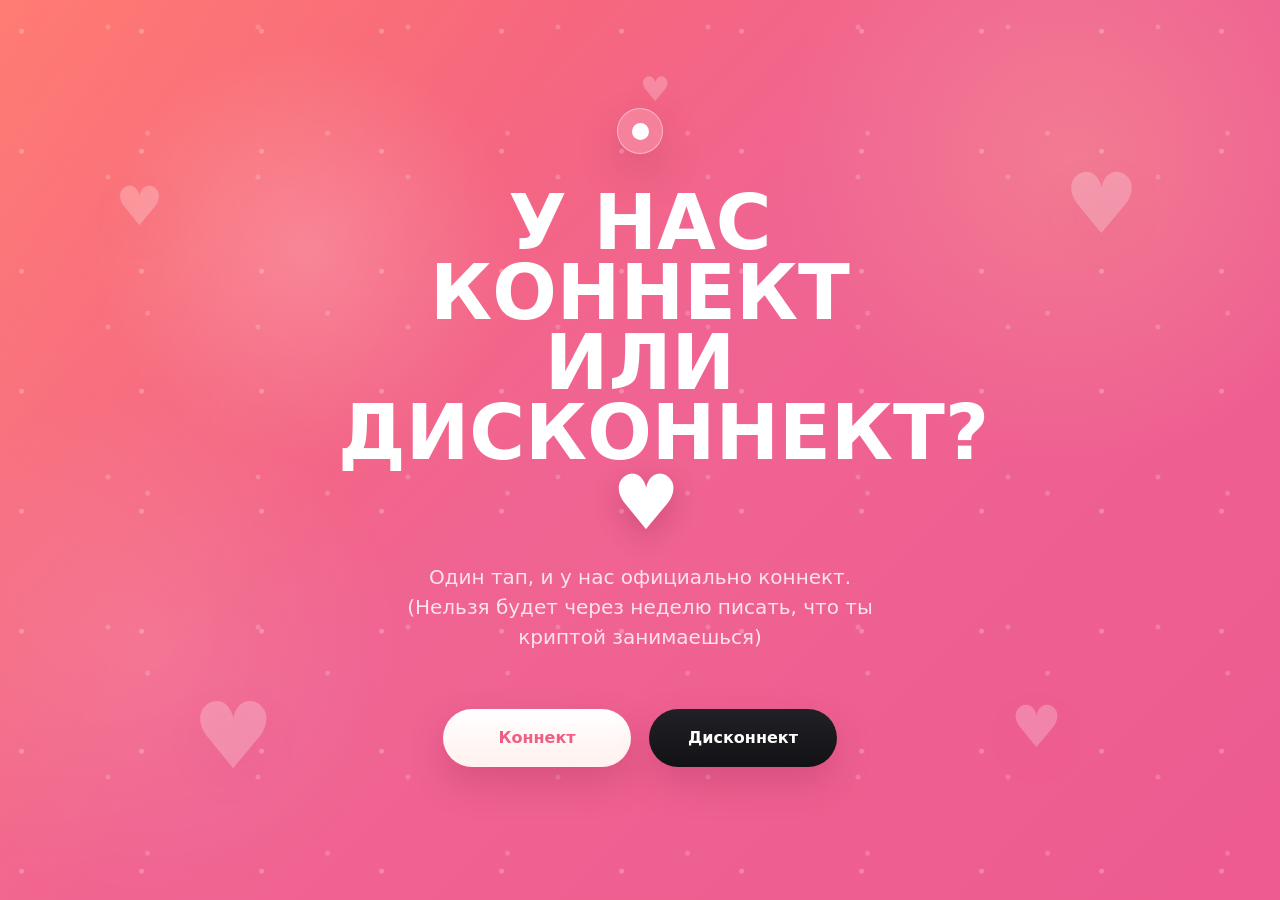
==== index.html @ fe347b6a "12" ====
<!DOCTYPE html>
<html lang="ru">
<head>
  <meta charset="UTF-8" />
  <meta name="viewport" content="width=device-width, initial-scale=1.0" />
  <title>Коннект?</title>
  <style>
    :root {
      color-scheme: dark;
      --coral: #ff6b61;
      --rose: #ed5b90;
      --pink: #f06492;
      --blush: #ffd7dc;
      --cream: #fff8f5;
      --ink: #272126;
      --muted: rgba(255, 255, 255, 0.82);
      --connect: #ffffff;
      --connect-deep: #fff2ef;
      --disconnect: #202026;
      --disconnect-deep: #121216;
      --shadow: rgba(140, 28, 73, 0.22);
    }

    * {
      box-sizing: border-box;
    }

    body {
      min-height: 100vh;
      min-height: 100svh;
      margin: 0;
      display: grid;
      place-items: center;
      overflow: hidden;
      background:
        radial-gradient(circle at 24% 28%, rgba(255, 255, 255, 0.18), transparent 18%),
        radial-gradient(circle at 84% 18%, rgba(255, 220, 150, 0.20), transparent 23%),
        linear-gradient(135deg, var(--coral) 0%, var(--pink) 46%, var(--rose) 100%);
      font-family: Inter, ui-sans-serif, system-ui, -apple-system, BlinkMacSystemFont, "Segoe UI", sans-serif;
      color: var(--cream);
    }

    body::before {
      content: "";
      position: fixed;
      inset: 0;
      pointer-events: none;
      background:
        linear-gradient(120deg, rgba(255, 255, 255, 0.16), transparent 34%),
        radial-gradient(circle at 12% 72%, rgba(255, 255, 255, 0.13), transparent 20%);
      opacity: 0.72;
    }

    body::after {
      content: "";
      position: fixed;
      inset: 0;
      background:
        radial-gradient(circle at 18% 26%, rgba(255, 255, 255, 0.24) 0 2px, transparent 3px),
        radial-gradient(circle at 72% 18%, rgba(255, 255, 255, 0.18) 0 2px, transparent 3px),
        radial-gradient(circle at 82% 74%, rgba(255, 255, 255, 0.18) 0 2px, transparent 3px);
      background-size: 120px 120px, 150px 150px, 180px 180px;
      pointer-events: none;
    }

    .shell {
      width: min(92vw, 720px);
      position: relative;
      z-index: 1;
    }

    .card {
      min-height: min(84vh, 650px);
      display: flex;
      flex-direction: column;
      align-items: center;
      justify-content: center;
      padding: clamp(26px, 6vw, 58px);
      border-radius: 8px;
      text-align: center;
    }

    .status {
      width: 46px;
      height: 46px;
      display: inline-grid;
      place-items: center;
      margin: 0 0 34px;
      border-radius: 50%;
      background: rgba(255, 255, 255, 0.18);
      border: 1px solid rgba(255, 255, 255, 0.42);
      box-shadow: 0 18px 40px rgba(137, 36, 81, 0.22);
    }

    .pulse {
      width: 17px;
      height: 17px;
      border-radius: 999px;
      background: #fff;
      box-shadow: 0 0 0 0 rgba(255, 255, 255, 0.45);
      animation: pulse 1.6s ease-out infinite;
    }

    .copy {
      width: 100%;
      max-width: 620px;
      padding-top: 34px;
      transition: opacity 260ms ease, transform 260ms ease;
    }

    h1 {
      margin: 0;
      max-width: 620px;
      color: #fff;
      font-size: clamp(38px, 7vw, 76px);
      font-weight: 900;
      line-height: 0.92;
      letter-spacing: 0;
      text-transform: uppercase;
      overflow-wrap: normal;
      word-break: keep-all;
    }

    h1 span {
      display: block;
    }

    h1 .heart {
      display: inline-block;
      margin-left: 12px;
      color: #fff;
      text-shadow: 0 10px 28px rgba(112, 22, 54, 0.24);
    }

    p {
      max-width: 500px;
      margin: 24px 0 0;
      margin-inline: auto;
      color: var(--muted);
      font-size: clamp(16px, 2vw, 20px);
      line-height: 1.5;
    }

    .actions {
      position: relative;
      width: min(100%, 430px);
      min-height: 92px;
      margin-top: 42px;
      display: flex;
      align-items: center;
      justify-content: center;
      margin-inline: auto;
    }

    button {
      width: 188px;
      min-height: 58px;
      padding: 0 20px;
      border: 0;
      border-radius: 999px;
      color: var(--ink);
      font: 800 16px/1 Inter, ui-sans-serif, system-ui, sans-serif;
      letter-spacing: 0;
      cursor: pointer;
      transition: transform 180ms ease, box-shadow 180ms ease, filter 180ms ease;
      box-shadow: 0 16px 36px rgba(142, 28, 72, 0.24);
    }

    button:focus-visible {
      outline: 3px solid rgba(255, 255, 255, 0.72);
      outline-offset: 4px;
    }

    .connect {
      position: absolute;
      left: 18px;
      top: 15px;
      background: linear-gradient(180deg, var(--connect), var(--connect-deep));
      color: #ef5e83;
    }

    .connect:hover {
      transform: translateY(-3px) scale(1.03);
      filter: saturate(1.08);
      box-shadow: 0 20px 42px rgba(255, 255, 255, 0.24);
    }

    .disconnect {
      position: absolute;
      left: 224px;
      top: 15px;
      background: linear-gradient(180deg, var(--disconnect), var(--disconnect-deep));
      color: #fff;
      pointer-events: none;
      transition:
        left 520ms cubic-bezier(0.22, 1, 0.36, 1),
        top 520ms cubic-bezier(0.22, 1, 0.36, 1),
        transform 520ms cubic-bezier(0.22, 1, 0.36, 1),
        opacity 260ms ease;
      will-change: transform, left, top;
    }

    .result {
      min-height: 28px;
      margin-top: 12px;
      color: #fff;
      font-size: 18px;
      font-weight: 800;
      text-align: center;
      opacity: 0;
      transform: translateY(8px);
      transition: opacity 220ms ease, transform 220ms ease;
    }

    .result.show {
      opacity: 1;
      transform: translateY(0);
    }

    .success {
      display: none;
      width: 100%;
      max-width: 640px;
      padding-top: 34px;
      text-align: center;
      opacity: 0;
      transform: translateY(14px) scale(0.98);
    }

    .success-illustration {
      position: relative;
      width: clamp(170px, 30vw, 250px);
      height: clamp(170px, 30vw, 250px);
      margin: 0 auto 30px;
      border-radius: 50%;
      background:
        radial-gradient(circle at 50% 50%, rgba(255, 255, 255, 0.26) 0 38%, transparent 39%),
        linear-gradient(145deg, rgba(255, 255, 255, 0.28), rgba(255, 255, 255, 0.08));
      border: 1px solid rgba(255, 255, 255, 0.38);
      box-shadow: 0 30px 70px rgba(132, 24, 70, 0.24);
      animation: successPop 520ms cubic-bezier(0.22, 1, 0.36, 1) both;
    }

    .success-illustration::before,
    .success-illustration::after {
      content: "";
      position: absolute;
      border-radius: 999px;
    }

    .success-illustration::before {
      left: 50%;
      top: 50%;
      width: 128px;
      height: 128px;
      transform: translate(-50%, -50%);
      background: rgba(255, 255, 255, 0.88);
      box-shadow: 0 18px 44px rgba(151, 35, 82, 0.18);
    }

    .success-illustration::after {
      left: 50%;
      top: 53%;
      width: 64px;
      height: 34px;
      border-left: 8px solid #fff;
      border-bottom: 8px solid #fff;
      border-radius: 0;
      transform: translate(-50%, -50%) rotate(-45deg);
      z-index: 3;
    }

    .success-heart {
      position: absolute;
      left: 50%;
      top: 50%;
      z-index: 2;
      transform: translate(-50%, -47%);
      color: #f25583;
      font-size: clamp(96px, 15vw, 138px);
      line-height: 1;
      text-shadow: 0 12px 26px rgba(153, 34, 80, 0.18);
      animation: heartbeat 1.6s ease-in-out infinite;
    }

    .success-spark {
      position: absolute;
      z-index: 4;
      width: 12px;
      height: 12px;
      border-radius: 50%;
      background: #fff;
      box-shadow:
        0 0 0 8px rgba(255, 255, 255, 0.16),
        0 0 24px rgba(255, 255, 255, 0.64);
      animation: sparkle 2.2s ease-in-out infinite;
    }

    .success-spark.one {
      left: 22%;
      top: 30%;
    }

    .success-spark.two {
      right: 20%;
      bottom: 28%;
      animation-delay: -0.8s;
    }

    .success h2 {
      margin: 0;
      color: #fff;
      font-size: clamp(36px, 6vw, 70px);
      font-weight: 900;
      line-height: 0.96;
      letter-spacing: 0;
      text-transform: uppercase;
    }

    .success p {
      max-width: 540px;
      margin-top: 22px;
      color: rgba(255, 255, 255, 0.88);
    }

    .connected .copy {
      display: none;
    }

    .connected .success {
      display: block;
      opacity: 1;
      transform: translateY(0) scale(1);
    }

    @keyframes pulse {
      100% {
        box-shadow: 0 0 0 22px rgba(255, 255, 255, 0);
      }
    }

    .hearts {
      position: fixed;
      inset: 0;
      overflow: hidden;
      pointer-events: none;
      z-index: 0;
    }

    .hearts span {
      position: absolute;
      color: rgba(255, 255, 255, 0.24);
      font-weight: 900;
      line-height: 1;
      filter: drop-shadow(0 16px 24px rgba(135, 28, 72, 0.14));
      animation: floatHeart 8s ease-in-out infinite;
    }

    .hearts span:nth-child(1) {
      left: 9%;
      top: 20%;
      font-size: 54px;
    }

    .hearts span:nth-child(2) {
      right: 11%;
      top: 18%;
      font-size: 84px;
      animation-delay: -2s;
    }

    .hearts span:nth-child(3) {
      left: 15%;
      bottom: 13%;
      font-size: 92px;
      animation-delay: -4s;
    }

    .hearts span:nth-child(4) {
      right: 17%;
      bottom: 16%;
      font-size: 58px;
      animation-delay: -1s;
    }

    .hearts span:nth-child(5) {
      left: 50%;
      top: 8%;
      font-size: 34px;
      animation-delay: -5s;
    }

    @keyframes floatHeart {
      0%, 100% {
        transform: translate3d(0, 0, 0) rotate(-8deg);
      }

      50% {
        transform: translate3d(0, -18px, 0) rotate(8deg);
      }
    }

    @keyframes heartbeat {
      0%, 100% {
        transform: translate(-50%, -48%) scale(1);
      }

      35% {
        transform: translate(-50%, -48%) scale(1.08);
      }

      55% {
        transform: translate(-50%, -48%) scale(0.98);
      }
    }

    @keyframes successPop {
      0% {
        transform: translateY(12px) scale(0.9);
        opacity: 0;
      }

      100% {
        transform: translateY(0) scale(1);
        opacity: 1;
      }
    }

    @keyframes sparkle {
      0%, 100% {
        transform: scale(0.82);
        opacity: 0.62;
      }

      50% {
        transform: scale(1.18);
        opacity: 1;
      }
    }

    @media (max-width: 560px) {
      body {
        overflow: auto;
        place-items: start center;
      }

      body::after {
        background-size: 86px 86px, 112px 112px, 140px 140px;
      }

      .shell {
        width: min(100%, 430px);
      }

      .card {
        min-height: 100vh;
        min-height: 100svh;
        justify-content: center;
        padding: 44px 22px 34px;
      }

      .status {
        width: 42px;
        height: 42px;
        margin-bottom: 24px;
      }

      .pulse {
        width: 15px;
        height: 15px;
      }

      .copy {
        max-width: 360px;
        padding-top: 0;
      }

      h1 {
        max-width: 360px;
        font-size: clamp(32px, 10.5vw, 48px);
        line-height: 0.95;
      }

      h1 .heart {
        display: block;
        margin: 12px 0 0;
        font-size: 0.86em;
      }

      p {
        max-width: 320px;
        margin-top: 20px;
        font-size: 16px;
        line-height: 1.45;
      }

      .actions {
        min-height: 152px;
        width: min(100%, 320px);
        margin-top: 30px;
      }

      button {
        width: min(100%, 260px);
        min-height: 56px;
        font-size: 15px;
      }

      .connect {
        left: 50%;
        top: 8px;
        transform: translateX(-50%);
      }

      .connect:hover {
        transform: translateX(-50%) translateY(-3px) scale(1.03);
      }

      .disconnect {
        left: 50%;
        top: 100px;
        transform: translateX(-50%);
      }

      .result {
        margin-top: 4px;
        font-size: 16px;
      }

      .success {
        max-width: 360px;
        padding-top: 0;
      }

      .success-illustration {
        width: 162px;
        height: 162px;
        margin-bottom: 24px;
      }

      .success-heart {
        font-size: 88px;
      }

      .success h2 {
        font-size: clamp(34px, 11vw, 48px);
        line-height: 1;
      }

      .success p {
        max-width: 330px;
        margin-top: 18px;
        font-size: 16px;
      }

      .hearts span:nth-child(1) {
        left: 5%;
        top: 18%;
        font-size: 34px;
      }

      .hearts span:nth-child(2) {
        right: 4%;
        top: 13%;
        font-size: 48px;
      }

      .hearts span:nth-child(3) {
        left: 2%;
        bottom: 9%;
        font-size: 54px;
      }

      .hearts span:nth-child(4) {
        right: 7%;
        bottom: 10%;
        font-size: 36px;
      }

      .hearts span:nth-child(5) {
        display: none;
      }
    }

    @media (max-width: 380px) {
      .card {
        padding-inline: 18px;
      }

      h1 {
        font-size: clamp(28px, 9.8vw, 36px);
      }

      p,
      .success p {
        font-size: 15px;
      }

      .actions {
        width: min(100%, 288px);
      }

      button {
        width: 238px;
      }

      .success-illustration {
        width: 140px;
        height: 140px;
      }

      .success-heart {
        font-size: 76px;
      }
    }

    @media (min-width: 561px) and (max-width: 860px) {
      body {
        overflow: auto;
      }

      .card {
        min-height: 100vh;
        min-height: 100svh;
        padding-top: 90px;
      }
    }
  </style>
</head>
<body>
  <div class="hearts" aria-hidden="true">
    <span>♥</span>
    <span>♥</span>
    <span>♥</span>
    <span>♥</span>
    <span>♥</span>
  </div>

  <main class="shell">
    <section class="card" aria-labelledby="question">
      <div class="copy">
        <div class="status" aria-hidden="true">
          <span class="pulse"></span>
        </div>

        <h1 id="question">
          <span>У нас</span>
          <span>коннект</span>
          <span>или</span>
          <span>дисконнект?</span>
          <span class="heart">♥</span>
        </h1>
        <p>Один тап, и у нас официально коннект.<br>(Нельзя будет через неделю писать, что ты криптой занимаешься)</p>

        <div class="actions" id="playground">
          <button class="connect" id="connectBtn" type="button">Коннект</button>
          <button class="disconnect" id="disconnectBtn" type="button">Дисконнект</button>
        </div>

        <div class="result" id="result" role="status" aria-live="polite"></div>
      </div>

      <div class="success" id="successView" aria-live="polite">
        <div class="success-illustration" aria-hidden="true">
          <span class="success-heart">♥</span>
          <span class="success-spark one"></span>
          <span class="success-spark two"></span>
        </div>
        <h2>Ура, коннект установлен!</h2>
        <p>У нас реально коннект!! С этого момента все женихи из Архипо-Осиповки автоматически в игнор.</p>
      </div>

    </section>
  </main>

  <script>
    const playground = document.querySelector("#playground");
    const disconnectBtn = document.querySelector("#disconnectBtn");
    const connectBtn = document.querySelector("#connectBtn");
    const result = document.querySelector("#result");
    let lastMoveAt = 0;
    let cursor = { x: 0, y: 0 };
    let cursorIsInsidePlayground = false;

    function rectanglesOverlap(a, b, gap = 14) {
      return !(
        a.left + a.width + gap < b.left ||
        b.left + b.width + gap < a.left ||
        a.top + a.height + gap < b.top ||
        b.top + b.height + gap < a.top
      );
    }

    function moveDisconnectButton(force = false) {
      const now = Date.now();

      if (!force && now - lastMoveAt < 120) {
        return;
      }

      lastMoveAt = now;

      const area = playground.getBoundingClientRect();
      const button = disconnectBtn.getBoundingClientRect();
      const padding = 10;
      const maxLeft = Math.max(padding, area.width - button.width - padding);
      const connect = connectBtn.getBoundingClientRect();
      const connectBox = {
        left: connect.left - area.left,
        top: connect.top - area.top,
        width: connect.width,
        height: connect.height
      };
      const lowerRowTop = connectBox.top + connectBox.height + 18;
      const useLowerRow = area.height >= button.height * 2 + 34;
      const minTop = useLowerRow ? Math.min(lowerRowTop, area.height - button.height - padding) : padding;
      const maxTop = Math.max(minTop, area.height - button.height - padding);
      const candidates = Array.from({ length: 18 }, () => {
        const left = Math.random() * maxLeft;
        const top = minTop + Math.random() * Math.max(1, maxTop - minTop);
        const box = { left, top, width: button.width, height: button.height };
        const centerX = left + button.width / 2;
        const centerY = top + button.height / 2;
        const distance = Math.hypot(centerX - cursor.x, centerY - cursor.y);
        const overlapsConnect = rectanglesOverlap(box, connectBox);
        const cursorInside =
          cursor.x >= left - 22 &&
          cursor.x <= left + button.width + 22 &&
          cursor.y >= top - 22 &&
          cursor.y <= top + button.height + 22;

        return {
          left,
          top,
          score: distance - (overlapsConnect ? 1000 : 0) - (cursorInside ? 1000 : 0)
        };
      });
      const safest = candidates.sort((a, b) => b.score - a.score)[0];

      disconnectBtn.style.left = `${safest.left}px`;
      disconnectBtn.style.top = `${safest.top}px`;
      disconnectBtn.style.transform = `rotate(${Math.random() * 14 - 7}deg)`;
    }

    function keepAwayFromCursor(event) {
      const area = playground.getBoundingClientRect();
      const button = disconnectBtn.getBoundingClientRect();
      cursorIsInsidePlayground = true;
      cursor = {
        x: event.clientX - area.left,
        y: event.clientY - area.top
      };

      const buttonCenterX = button.left - area.left + button.width / 2;
      const buttonCenterY = button.top - area.top + button.height / 2;
      const distance = Math.hypot(cursor.x - buttonCenterX, cursor.y - buttonCenterY);
      const cursorIsOnButton =
        event.clientX >= button.left &&
        event.clientX <= button.right &&
        event.clientY >= button.top &&
        event.clientY <= button.bottom;

      if (cursorIsOnButton || distance < 120) {
        moveDisconnectButton(cursorIsOnButton);
      }
    }

    playground.addEventListener("pointermove", keepAwayFromCursor);
    playground.addEventListener("pointerleave", () => {
      cursorIsInsidePlayground = false;
    });
    playground.addEventListener("touchstart", (event) => {
      if (connectBtn.contains(event.target)) {
        return;
      }

      const touch = event.touches[0];
      const area = playground.getBoundingClientRect();
      const button = disconnectBtn.getBoundingClientRect();
      cursor = {
        x: touch.clientX - area.left,
        y: touch.clientY - area.top
      };

      const buttonCenterX = button.left - area.left + button.width / 2;
      const buttonCenterY = button.top - area.top + button.height / 2;
      const distance = Math.hypot(cursor.x - buttonCenterX, cursor.y - buttonCenterY);

      if (distance < 120) {
        event.preventDefault();
        moveDisconnectButton(true);
      }
    });

    setInterval(() => {
      if (!cursorIsInsidePlayground) {
        return;
      }

      const area = playground.getBoundingClientRect();
      const button = disconnectBtn.getBoundingClientRect();
      const currentBox = {
        left: button.left - area.left,
        top: button.top - area.top,
        right: button.right - area.left,
        bottom: button.bottom - area.top
      };

      const cursorIsOnButton =
        cursor.x >= currentBox.left - 8 &&
        cursor.x <= currentBox.right + 8 &&
        cursor.y >= currentBox.top - 8 &&
        cursor.y <= currentBox.bottom + 8;

      if (cursorIsOnButton) {
        moveDisconnectButton(true);
      }
    }, 90);

    disconnectBtn.addEventListener("click", (event) => {
      event.preventDefault();
      moveDisconnectButton(true);
    });

    connectBtn.addEventListener("click", () => {
      document.querySelector(".card").classList.add("connected");
    });
  </script>
</body>
</html>
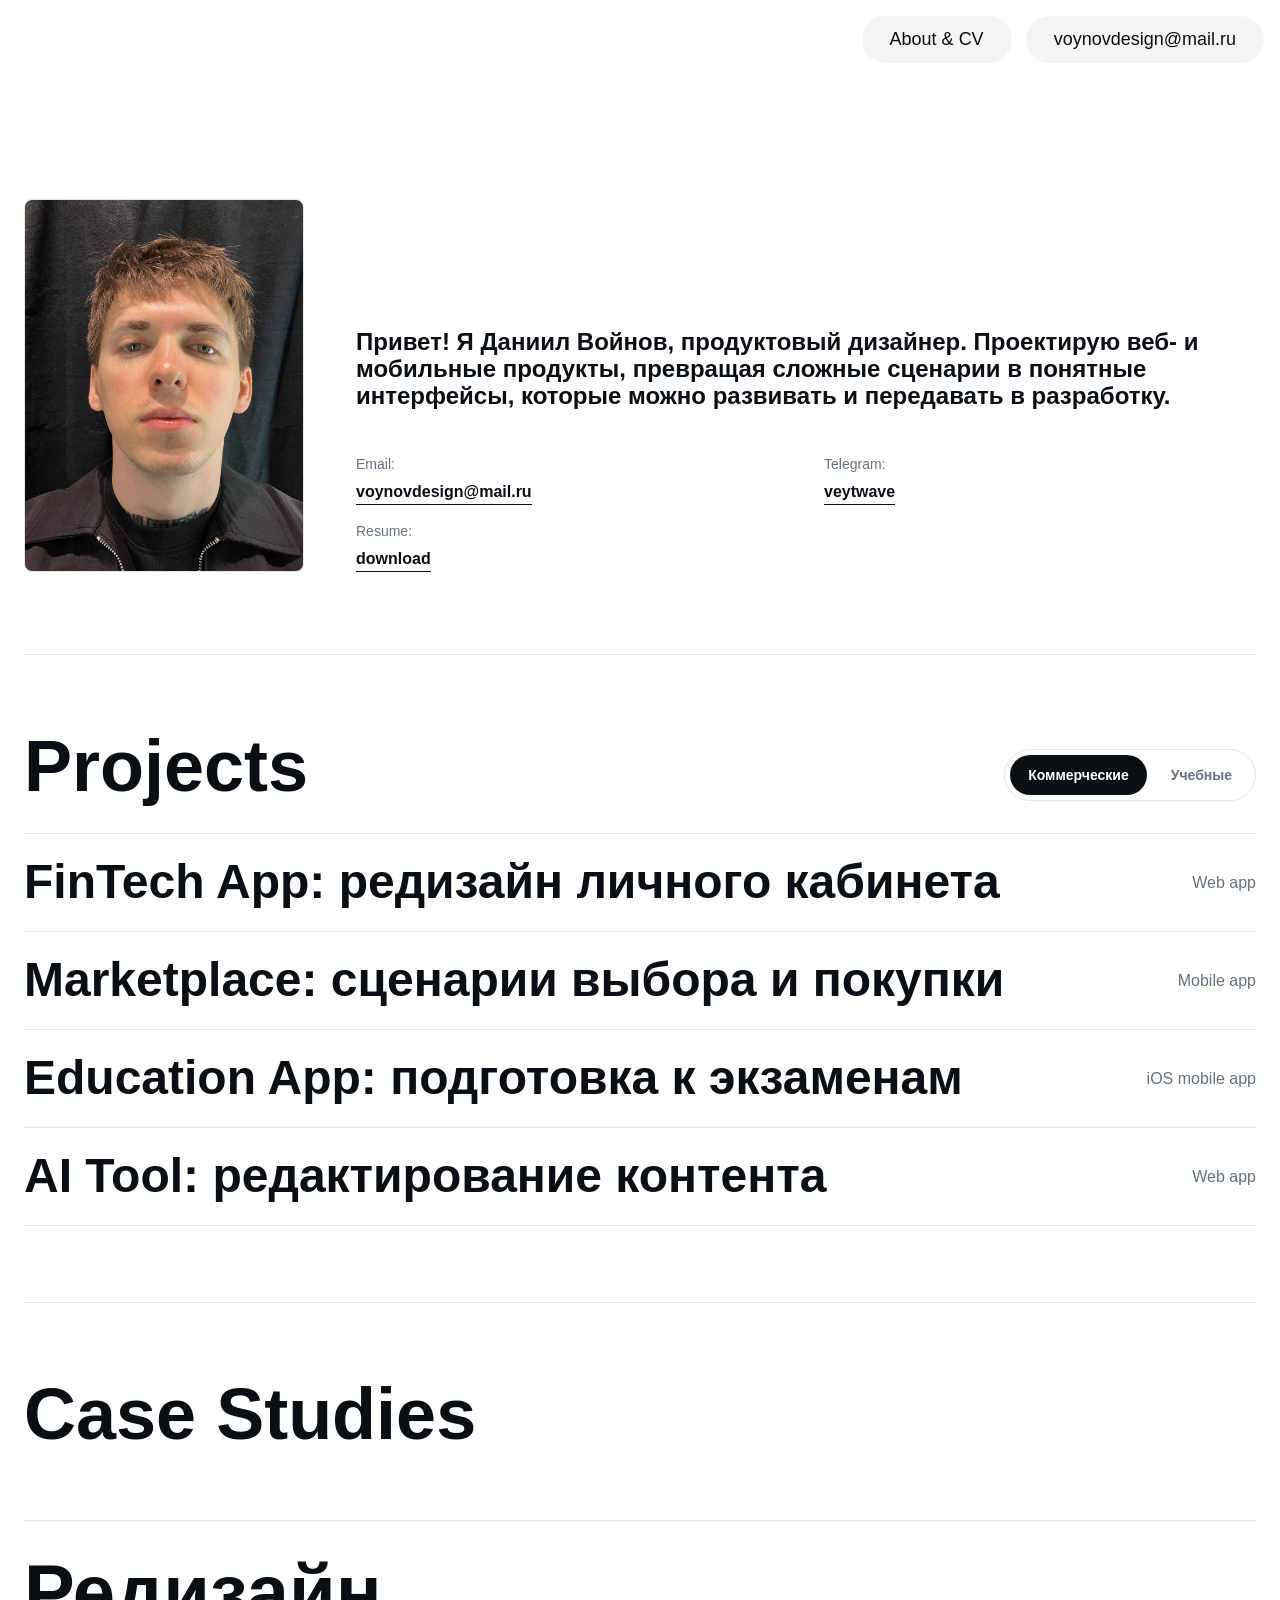
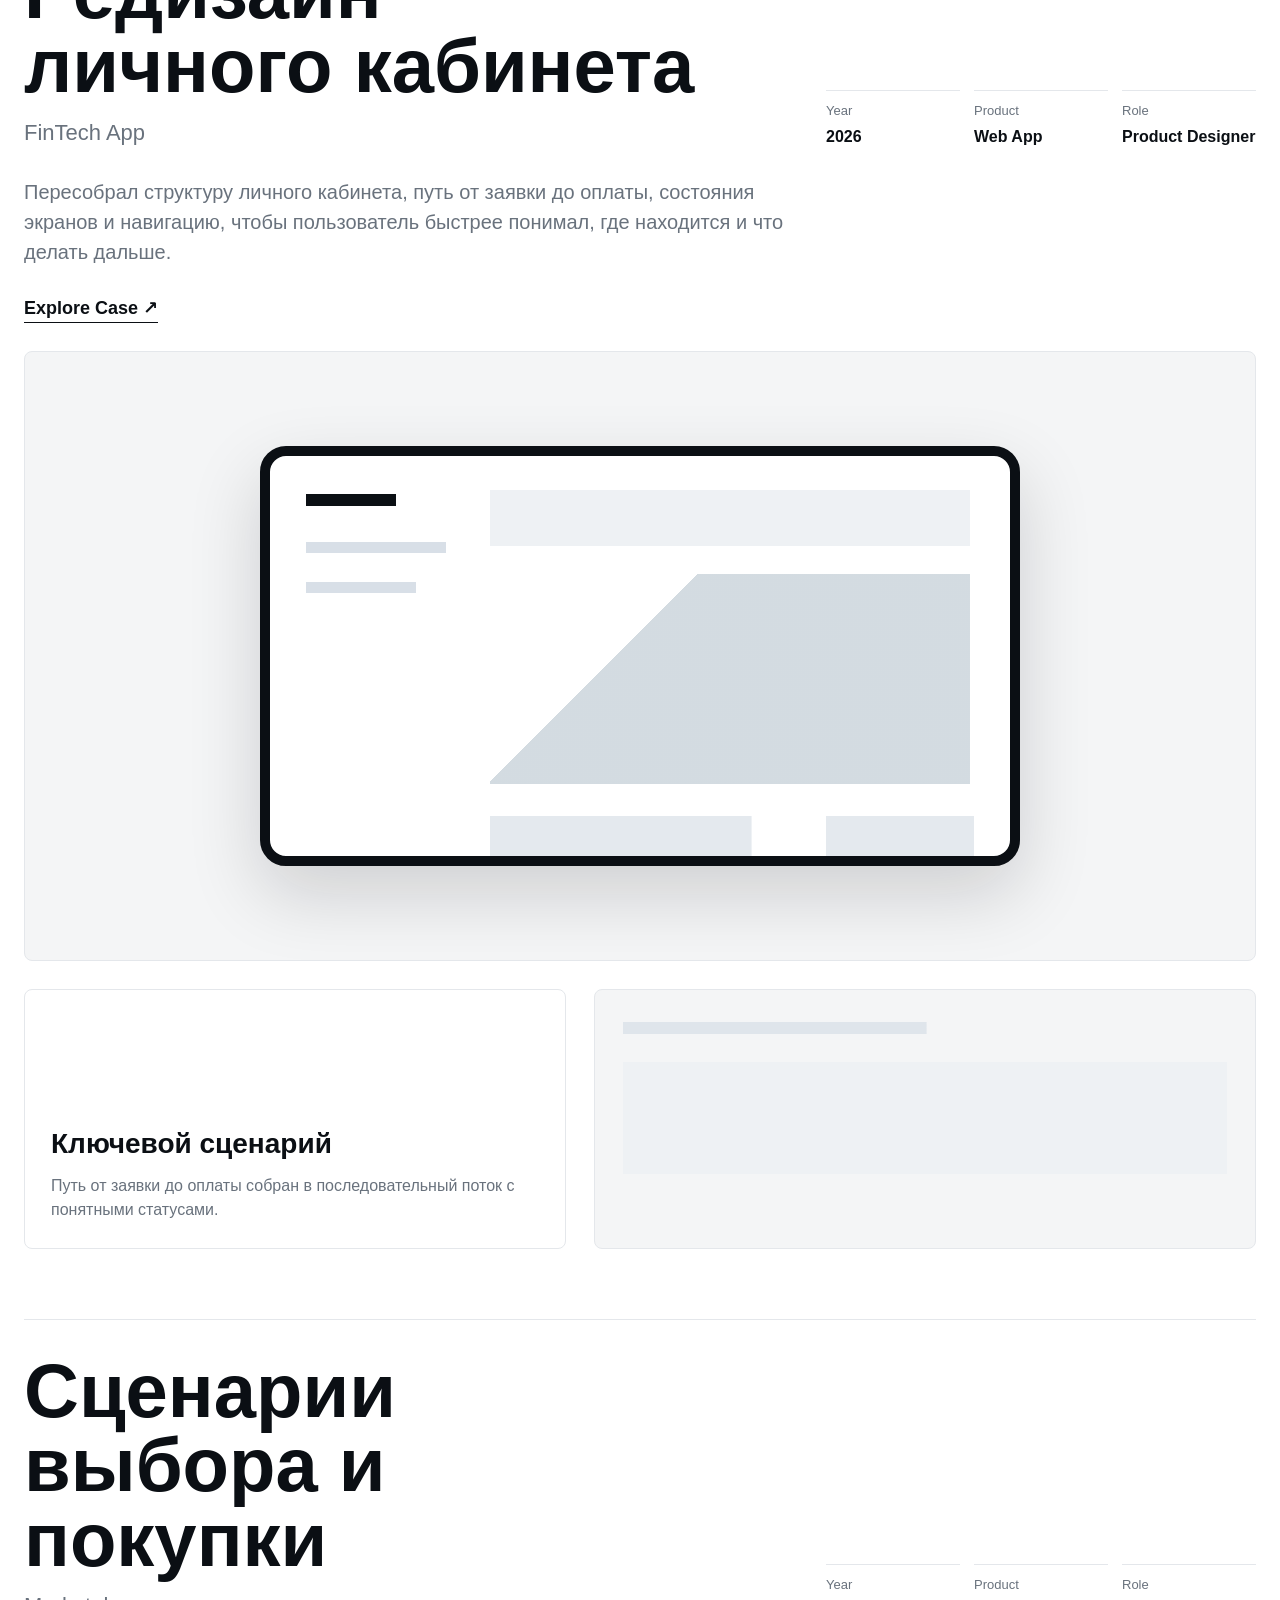
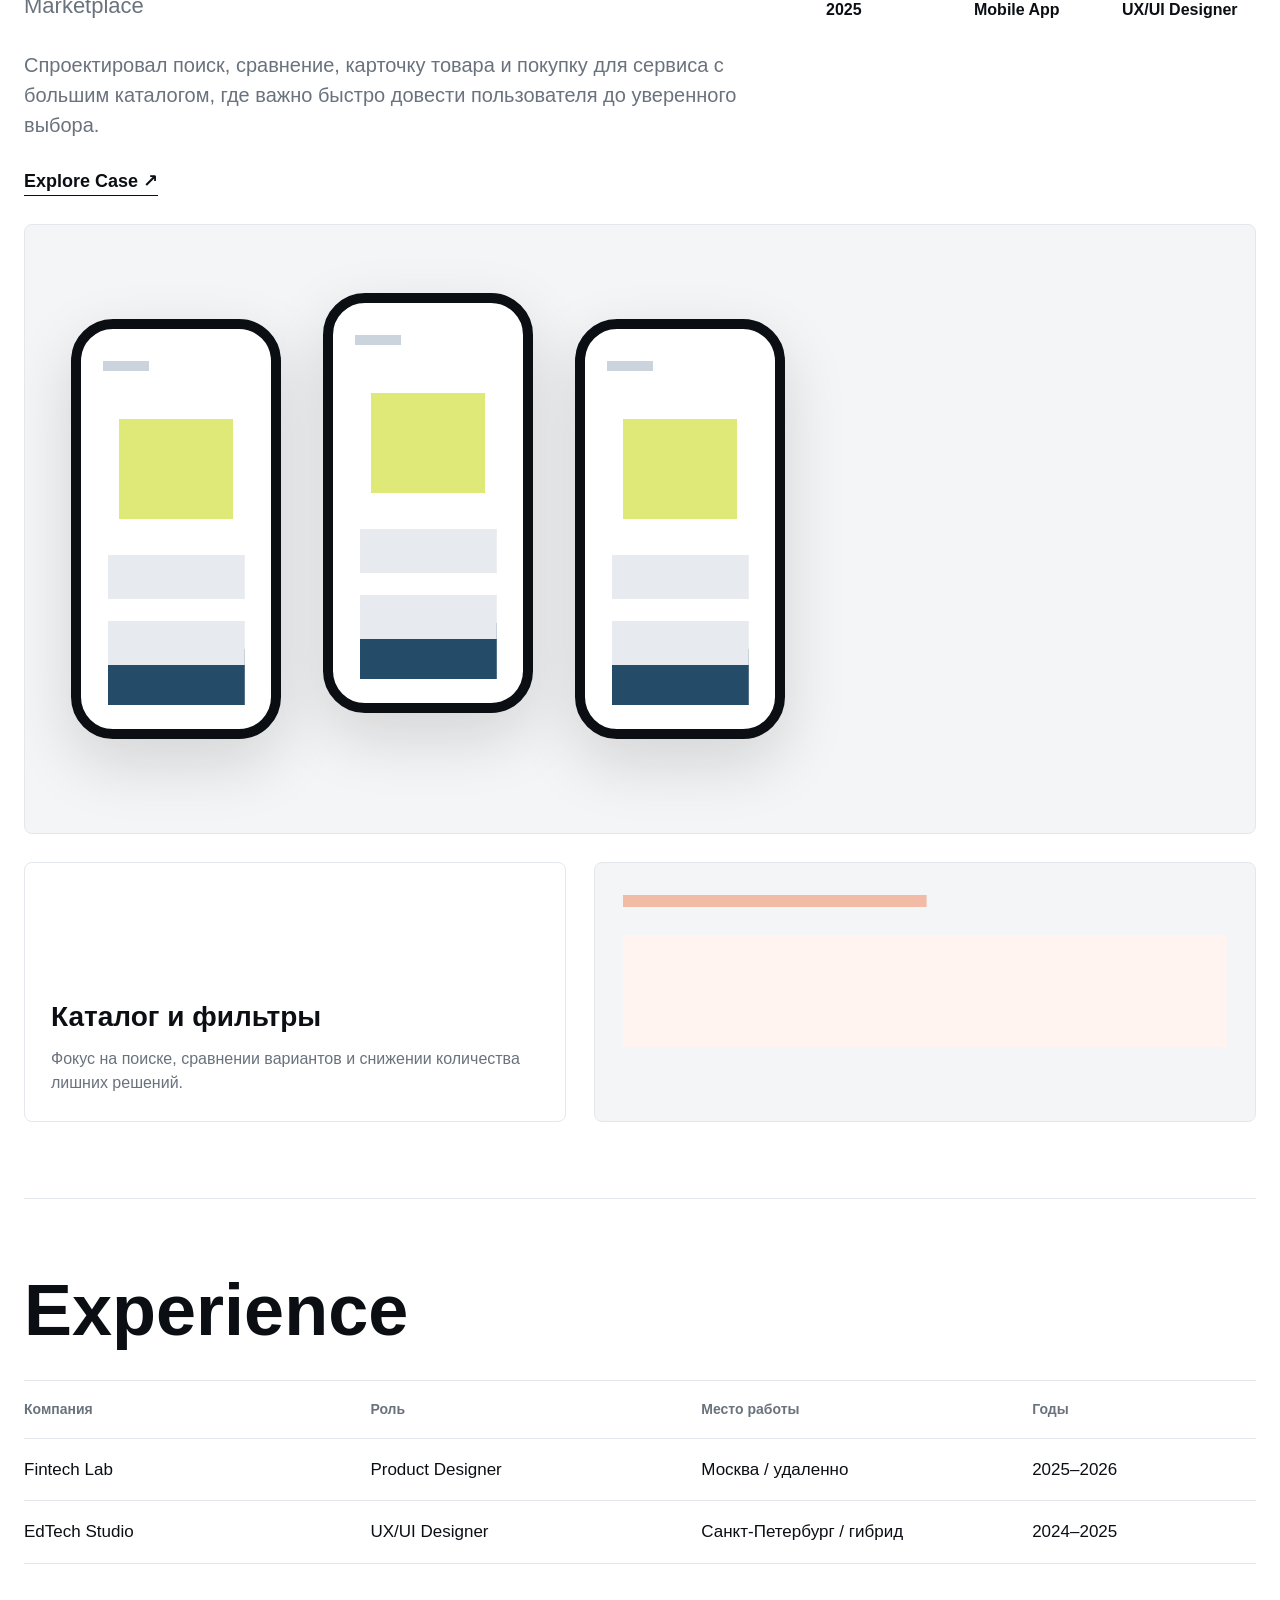
==== commit bfd1724a: "Add files via upload" ====
--- a/index.html
+++ b/index.html
@@ -1,830 +1,275 @@
-<!DOCTYPE html>
-<html lang="ru">
-<head>
-  <meta charset="UTF-8" />
-  <meta name="viewport" content="width=device-width, initial-scale=1.0" />
-  <title>Коннект?</title>
-  <style>
-    :root {
-      color-scheme: dark;
-      --coral: #ff6b61;
-      --rose: #ed5b90;
-      --pink: #f06492;
-      --blush: #ffd7dc;
-      --cream: #fff8f5;
-      --ink: #272126;
-      --muted: rgba(255, 255, 255, 0.82);
-      --connect: #ffffff;
-      --connect-deep: #fff2ef;
-      --disconnect: #202026;
-      --disconnect-deep: #121216;
-      --shadow: rgba(140, 28, 73, 0.22);
-    }
-
-    * {
-      box-sizing: border-box;
-    }
-
-    body {
-      min-height: 100vh;
-      min-height: 100svh;
-      margin: 0;
-      display: grid;
-      place-items: center;
-      overflow: hidden;
-      background:
-        radial-gradient(circle at 24% 28%, rgba(255, 255, 255, 0.18), transparent 18%),
-        radial-gradient(circle at 84% 18%, rgba(255, 220, 150, 0.20), transparent 23%),
-        linear-gradient(135deg, var(--coral) 0%, var(--pink) 46%, var(--rose) 100%);
-      font-family: Inter, ui-sans-serif, system-ui, -apple-system, BlinkMacSystemFont, "Segoe UI", sans-serif;
-      color: var(--cream);
-    }
-
-    body::before {
-      content: "";
-      position: fixed;
-      inset: 0;
-      pointer-events: none;
-      background:
-        linear-gradient(120deg, rgba(255, 255, 255, 0.16), transparent 34%),
-        radial-gradient(circle at 12% 72%, rgba(255, 255, 255, 0.13), transparent 20%);
-      opacity: 0.72;
-    }
-
-    body::after {
-      content: "";
-      position: fixed;
-      inset: 0;
-      background:
-        radial-gradient(circle at 18% 26%, rgba(255, 255, 255, 0.24) 0 2px, transparent 3px),
-        radial-gradient(circle at 72% 18%, rgba(255, 255, 255, 0.18) 0 2px, transparent 3px),
-        radial-gradient(circle at 82% 74%, rgba(255, 255, 255, 0.18) 0 2px, transparent 3px);
-      background-size: 120px 120px, 150px 150px, 180px 180px;
-      pointer-events: none;
-    }
-
-    .shell {
-      width: min(92vw, 720px);
-      position: relative;
-      z-index: 1;
-    }
-
-    .card {
-      min-height: min(84vh, 650px);
-      display: flex;
-      flex-direction: column;
-      align-items: center;
-      justify-content: center;
-      padding: clamp(26px, 6vw, 58px);
-      border-radius: 8px;
-      text-align: center;
-    }
-
-    .status {
-      width: 46px;
-      height: 46px;
-      display: inline-grid;
-      place-items: center;
-      margin: 0 0 34px;
-      border-radius: 50%;
-      background: rgba(255, 255, 255, 0.18);
-      border: 1px solid rgba(255, 255, 255, 0.42);
-      box-shadow: 0 18px 40px rgba(137, 36, 81, 0.22);
-    }
-
-    .pulse {
-      width: 17px;
-      height: 17px;
-      border-radius: 999px;
-      background: #fff;
-      box-shadow: 0 0 0 0 rgba(255, 255, 255, 0.45);
-      animation: pulse 1.6s ease-out infinite;
-    }
-
-    .copy {
-      width: 100%;
-      max-width: 620px;
-      padding-top: 34px;
-      transition: opacity 260ms ease, transform 260ms ease;
-    }
-
-    h1 {
-      margin: 0;
-      max-width: 620px;
-      color: #fff;
-      font-size: clamp(38px, 7vw, 76px);
-      font-weight: 900;
-      line-height: 0.92;
-      letter-spacing: 0;
-      text-transform: uppercase;
-      overflow-wrap: normal;
-      word-break: keep-all;
-    }
-
-    h1 span {
-      display: block;
-    }
-
-    h1 .heart {
-      display: inline-block;
-      margin-left: 12px;
-      color: #fff;
-      text-shadow: 0 10px 28px rgba(112, 22, 54, 0.24);
-    }
-
-    p {
-      max-width: 500px;
-      margin: 24px 0 0;
-      margin-inline: auto;
-      color: var(--muted);
-      font-size: clamp(16px, 2vw, 20px);
-      line-height: 1.5;
-    }
-
-    .actions {
-      position: relative;
-      width: min(100%, 430px);
-      min-height: 92px;
-      margin-top: 42px;
-      display: flex;
-      align-items: center;
-      justify-content: center;
-      margin-inline: auto;
-    }
-
-    button {
-      width: 188px;
-      min-height: 58px;
-      padding: 0 20px;
-      border: 0;
-      border-radius: 999px;
-      color: var(--ink);
-      font: 800 16px/1 Inter, ui-sans-serif, system-ui, sans-serif;
-      letter-spacing: 0;
-      cursor: pointer;
-      transition: transform 180ms ease, box-shadow 180ms ease, filter 180ms ease;
-      box-shadow: 0 16px 36px rgba(142, 28, 72, 0.24);
-    }
-
-    button:focus-visible {
-      outline: 3px solid rgba(255, 255, 255, 0.72);
-      outline-offset: 4px;
-    }
-
-    .connect {
-      position: absolute;
-      left: 18px;
-      top: 15px;
-      background: linear-gradient(180deg, var(--connect), var(--connect-deep));
-      color: #ef5e83;
-    }
-
-    .connect:hover {
-      transform: translateY(-3px) scale(1.03);
-      filter: saturate(1.08);
-      box-shadow: 0 20px 42px rgba(255, 255, 255, 0.24);
-    }
-
-    .disconnect {
-      position: absolute;
-      left: 224px;
-      top: 15px;
-      background: linear-gradient(180deg, var(--disconnect), var(--disconnect-deep));
-      color: #fff;
-      pointer-events: none;
-      transition:
-        left 520ms cubic-bezier(0.22, 1, 0.36, 1),
-        top 520ms cubic-bezier(0.22, 1, 0.36, 1),
-        transform 520ms cubic-bezier(0.22, 1, 0.36, 1),
-        opacity 260ms ease;
-      will-change: transform, left, top;
-    }
-
-    .result {
-      min-height: 28px;
-      margin-top: 12px;
-      color: #fff;
-      font-size: 18px;
-      font-weight: 800;
-      text-align: center;
-      opacity: 0;
-      transform: translateY(8px);
-      transition: opacity 220ms ease, transform 220ms ease;
-    }
-
-    .result.show {
-      opacity: 1;
-      transform: translateY(0);
-    }
-
-    .success {
-      display: none;
-      width: 100%;
-      max-width: 640px;
-      padding-top: 34px;
-      text-align: center;
-      opacity: 0;
-      transform: translateY(14px) scale(0.98);
-    }
-
-    .success-illustration {
-      position: relative;
-      width: clamp(170px, 30vw, 250px);
-      height: clamp(170px, 30vw, 250px);
-      margin: 0 auto 30px;
-      border-radius: 50%;
-      background:
-        radial-gradient(circle at 50% 50%, rgba(255, 255, 255, 0.26) 0 38%, transparent 39%),
-        linear-gradient(145deg, rgba(255, 255, 255, 0.28), rgba(255, 255, 255, 0.08));
-      border: 1px solid rgba(255, 255, 255, 0.38);
-      box-shadow: 0 30px 70px rgba(132, 24, 70, 0.24);
-      animation: successPop 520ms cubic-bezier(0.22, 1, 0.36, 1) both;
-    }
-
-    .success-illustration::before,
-    .success-illustration::after {
-      content: "";
-      position: absolute;
-      border-radius: 999px;
-    }
-
-    .success-illustration::before {
-      left: 50%;
-      top: 50%;
-      width: 128px;
-      height: 128px;
-      transform: translate(-50%, -50%);
-      background: rgba(255, 255, 255, 0.88);
-      box-shadow: 0 18px 44px rgba(151, 35, 82, 0.18);
-    }
-
-    .success-illustration::after {
-      left: 50%;
-      top: 53%;
-      width: 64px;
-      height: 34px;
-      border-left: 8px solid #fff;
-      border-bottom: 8px solid #fff;
-      border-radius: 0;
-      transform: translate(-50%, -50%) rotate(-45deg);
-      z-index: 3;
-    }
-
-    .success-heart {
-      position: absolute;
-      left: 50%;
-      top: 50%;
-      z-index: 2;
-      transform: translate(-50%, -47%);
-      color: #f25583;
-      font-size: clamp(96px, 15vw, 138px);
-      line-height: 1;
-      text-shadow: 0 12px 26px rgba(153, 34, 80, 0.18);
-      animation: heartbeat 1.6s ease-in-out infinite;
-    }
-
-    .success-spark {
-      position: absolute;
-      z-index: 4;
-      width: 12px;
-      height: 12px;
-      border-radius: 50%;
-      background: #fff;
-      box-shadow:
-        0 0 0 8px rgba(255, 255, 255, 0.16),
-        0 0 24px rgba(255, 255, 255, 0.64);
-      animation: sparkle 2.2s ease-in-out infinite;
-    }
-
-    .success-spark.one {
-      left: 22%;
-      top: 30%;
-    }
-
-    .success-spark.two {
-      right: 20%;
-      bottom: 28%;
-      animation-delay: -0.8s;
-    }
-
-    .success h2 {
-      margin: 0;
-      color: #fff;
-      font-size: clamp(36px, 6vw, 70px);
-      font-weight: 900;
-      line-height: 0.96;
-      letter-spacing: 0;
-      text-transform: uppercase;
-    }
-
-    .success p {
-      max-width: 540px;
-      margin-top: 22px;
-      color: rgba(255, 255, 255, 0.88);
-    }
-
-    .connected .copy {
-      display: none;
-    }
-
-    .connected .success {
-      display: block;
-      opacity: 1;
-      transform: translateY(0) scale(1);
-    }
-
-    @keyframes pulse {
-      100% {
-        box-shadow: 0 0 0 22px rgba(255, 255, 255, 0);
-      }
-    }
-
-    .hearts {
-      position: fixed;
-      inset: 0;
-      overflow: hidden;
-      pointer-events: none;
-      z-index: 0;
-    }
-
-    .hearts span {
-      position: absolute;
-      color: rgba(255, 255, 255, 0.24);
-      font-weight: 900;
-      line-height: 1;
-      filter: drop-shadow(0 16px 24px rgba(135, 28, 72, 0.14));
-      animation: floatHeart 8s ease-in-out infinite;
-    }
-
-    .hearts span:nth-child(1) {
-      left: 9%;
-      top: 20%;
-      font-size: 54px;
-    }
-
-    .hearts span:nth-child(2) {
-      right: 11%;
-      top: 18%;
-      font-size: 84px;
-      animation-delay: -2s;
-    }
-
-    .hearts span:nth-child(3) {
-      left: 15%;
-      bottom: 13%;
-      font-size: 92px;
-      animation-delay: -4s;
-    }
-
-    .hearts span:nth-child(4) {
-      right: 17%;
-      bottom: 16%;
-      font-size: 58px;
-      animation-delay: -1s;
-    }
-
-    .hearts span:nth-child(5) {
-      left: 50%;
-      top: 8%;
-      font-size: 34px;
-      animation-delay: -5s;
-    }
-
-    @keyframes floatHeart {
-      0%, 100% {
-        transform: translate3d(0, 0, 0) rotate(-8deg);
-      }
-
-      50% {
-        transform: translate3d(0, -18px, 0) rotate(8deg);
-      }
-    }
-
-    @keyframes heartbeat {
-      0%, 100% {
-        transform: translate(-50%, -48%) scale(1);
-      }
-
-      35% {
-        transform: translate(-50%, -48%) scale(1.08);
-      }
-
-      55% {
-        transform: translate(-50%, -48%) scale(0.98);
-      }
-    }
-
-    @keyframes successPop {
-      0% {
-        transform: translateY(12px) scale(0.9);
-        opacity: 0;
-      }
-
-      100% {
-        transform: translateY(0) scale(1);
-        opacity: 1;
-      }
-    }
-
-    @keyframes sparkle {
-      0%, 100% {
-        transform: scale(0.82);
-        opacity: 0.62;
-      }
-
-      50% {
-        transform: scale(1.18);
-        opacity: 1;
-      }
-    }
-
-    @media (max-width: 560px) {
-      body {
-        overflow: auto;
-        place-items: start center;
-      }
-
-      body::after {
-        background-size: 86px 86px, 112px 112px, 140px 140px;
-      }
-
-      .shell {
-        width: min(100%, 430px);
-      }
-
-      .card {
-        min-height: 100vh;
-        min-height: 100svh;
-        justify-content: center;
-        padding: 44px 22px 34px;
-      }
-
-      .status {
-        width: 42px;
-        height: 42px;
-        margin-bottom: 24px;
-      }
-
-      .pulse {
-        width: 15px;
-        height: 15px;
-      }
-
-      .copy {
-        max-width: 360px;
-        padding-top: 0;
-      }
-
-      h1 {
-        max-width: 360px;
-        font-size: clamp(32px, 10.5vw, 48px);
-        line-height: 0.95;
-      }
-
-      h1 .heart {
-        display: block;
-        margin: 12px 0 0;
-        font-size: 0.86em;
-      }
-
-      p {
-        max-width: 320px;
-        margin-top: 20px;
-        font-size: 16px;
-        line-height: 1.45;
-      }
-
-      .actions {
-        min-height: 152px;
-        width: min(100%, 320px);
-        margin-top: 30px;
-      }
-
-      button {
-        width: min(100%, 260px);
-        min-height: 56px;
-        font-size: 15px;
-      }
-
-      .connect {
-        left: 50%;
-        top: 8px;
-        transform: translateX(-50%);
-      }
-
-      .connect:hover {
-        transform: translateX(-50%) translateY(-3px) scale(1.03);
-      }
-
-      .disconnect {
-        left: 50%;
-        top: 100px;
-        transform: translateX(-50%);
-      }
-
-      .result {
-        margin-top: 4px;
-        font-size: 16px;
-      }
-
-      .success {
-        max-width: 360px;
-        padding-top: 0;
-      }
-
-      .success-illustration {
-        width: 162px;
-        height: 162px;
-        margin-bottom: 24px;
-      }
-
-      .success-heart {
-        font-size: 88px;
-      }
-
-      .success h2 {
-        font-size: clamp(34px, 11vw, 48px);
-        line-height: 1;
-      }
-
-      .success p {
-        max-width: 330px;
-        margin-top: 18px;
-        font-size: 16px;
-      }
-
-      .hearts span:nth-child(1) {
-        left: 5%;
-        top: 18%;
-        font-size: 34px;
-      }
-
-      .hearts span:nth-child(2) {
-        right: 4%;
-        top: 13%;
-        font-size: 48px;
-      }
-
-      .hearts span:nth-child(3) {
-        left: 2%;
-        bottom: 9%;
-        font-size: 54px;
-      }
-
-      .hearts span:nth-child(4) {
-        right: 7%;
-        bottom: 10%;
-        font-size: 36px;
-      }
-
-      .hearts span:nth-child(5) {
-        display: none;
-      }
-    }
-
-    @media (max-width: 380px) {
-      .card {
-        padding-inline: 18px;
-      }
-
-      h1 {
-        font-size: clamp(28px, 9.8vw, 36px);
-      }
-
-      p,
-      .success p {
-        font-size: 15px;
-      }
-
-      .actions {
-        width: min(100%, 288px);
-      }
-
-      button {
-        width: 238px;
-      }
-
-      .success-illustration {
-        width: 140px;
-        height: 140px;
-      }
-
-      .success-heart {
-        font-size: 76px;
-      }
-    }
-
-    @media (min-width: 561px) and (max-width: 860px) {
-      body {
-        overflow: auto;
-      }
-
-      .card {
-        min-height: 100vh;
-        min-height: 100svh;
-        padding-top: 90px;
-      }
-    }
-  </style>
-</head>
-<body>
-  <div class="hearts" aria-hidden="true">
-    <span>♥</span>
-    <span>♥</span>
-    <span>♥</span>
-    <span>♥</span>
-    <span>♥</span>
-  </div>
-
-  <main class="shell">
-    <section class="card" aria-labelledby="question">
-      <div class="copy">
-        <div class="status" aria-hidden="true">
-          <span class="pulse"></span>
-        </div>
-
-        <h1 id="question">
-          <span>У нас</span>
-          <span>коннект</span>
-          <span>или</span>
-          <span>дисконнект?</span>
-          <span class="heart">♥</span>
-        </h1>
-        <p>Один тап, и у нас официально коннект.<br>(Нельзя будет через неделю писать, что ты криптой занимаешься)</p>
-
-        <div class="actions" id="playground">
-          <button class="connect" id="connectBtn" type="button">Коннект</button>
-          <button class="disconnect" id="disconnectBtn" type="button">Дисконнект</button>
-        </div>
-
-        <div class="result" id="result" role="status" aria-live="polite"></div>
-      </div>
-
-      <div class="success" id="successView" aria-live="polite">
-        <div class="success-illustration" aria-hidden="true">
-          <span class="success-heart">♥</span>
-          <span class="success-spark one"></span>
-          <span class="success-spark two"></span>
-        </div>
-        <h2>Ура, коннект установлен!</h2>
-        <p>У нас реально коннект!! С этого момента все женихи из Архипо-Осиповки автоматически в игнор.</p>
-      </div>
-
-    </section>
-  </main>
-
-  <script>
-    const playground = document.querySelector("#playground");
-    const disconnectBtn = document.querySelector("#disconnectBtn");
-    const connectBtn = document.querySelector("#connectBtn");
-    const result = document.querySelector("#result");
-    let lastMoveAt = 0;
-    let cursor = { x: 0, y: 0 };
-    let cursorIsInsidePlayground = false;
-
-    function rectanglesOverlap(a, b, gap = 14) {
-      return !(
-        a.left + a.width + gap < b.left ||
-        b.left + b.width + gap < a.left ||
-        a.top + a.height + gap < b.top ||
-        b.top + b.height + gap < a.top
-      );
-    }
-
-    function moveDisconnectButton(force = false) {
-      const now = Date.now();
-
-      if (!force && now - lastMoveAt < 120) {
-        return;
-      }
-
-      lastMoveAt = now;
-
-      const area = playground.getBoundingClientRect();
-      const button = disconnectBtn.getBoundingClientRect();
-      const padding = 10;
-      const maxLeft = Math.max(padding, area.width - button.width - padding);
-      const connect = connectBtn.getBoundingClientRect();
-      const connectBox = {
-        left: connect.left - area.left,
-        top: connect.top - area.top,
-        width: connect.width,
-        height: connect.height
-      };
-      const lowerRowTop = connectBox.top + connectBox.height + 18;
-      const useLowerRow = area.height >= button.height * 2 + 34;
-      const minTop = useLowerRow ? Math.min(lowerRowTop, area.height - button.height - padding) : padding;
-      const maxTop = Math.max(minTop, area.height - button.height - padding);
-      const candidates = Array.from({ length: 18 }, () => {
-        const left = Math.random() * maxLeft;
-        const top = minTop + Math.random() * Math.max(1, maxTop - minTop);
-        const box = { left, top, width: button.width, height: button.height };
-        const centerX = left + button.width / 2;
-        const centerY = top + button.height / 2;
-        const distance = Math.hypot(centerX - cursor.x, centerY - cursor.y);
-        const overlapsConnect = rectanglesOverlap(box, connectBox);
-        const cursorInside =
-          cursor.x >= left - 22 &&
-          cursor.x <= left + button.width + 22 &&
-          cursor.y >= top - 22 &&
-          cursor.y <= top + button.height + 22;
-
-        return {
-          left,
-          top,
-          score: distance - (overlapsConnect ? 1000 : 0) - (cursorInside ? 1000 : 0)
-        };
-      });
-      const safest = candidates.sort((a, b) => b.score - a.score)[0];
-
-      disconnectBtn.style.left = `${safest.left}px`;
-      disconnectBtn.style.top = `${safest.top}px`;
-      disconnectBtn.style.transform = `rotate(${Math.random() * 14 - 7}deg)`;
-    }
-
-    function keepAwayFromCursor(event) {
-      const area = playground.getBoundingClientRect();
-      const button = disconnectBtn.getBoundingClientRect();
-      cursorIsInsidePlayground = true;
-      cursor = {
-        x: event.clientX - area.left,
-        y: event.clientY - area.top
-      };
-
-      const buttonCenterX = button.left - area.left + button.width / 2;
-      const buttonCenterY = button.top - area.top + button.height / 2;
-      const distance = Math.hypot(cursor.x - buttonCenterX, cursor.y - buttonCenterY);
-      const cursorIsOnButton =
-        event.clientX >= button.left &&
-        event.clientX <= button.right &&
-        event.clientY >= button.top &&
-        event.clientY <= button.bottom;
-
-      if (cursorIsOnButton || distance < 120) {
-        moveDisconnectButton(cursorIsOnButton);
-      }
-    }
-
-    playground.addEventListener("pointermove", keepAwayFromCursor);
-    playground.addEventListener("pointerleave", () => {
-      cursorIsInsidePlayground = false;
-    });
-    playground.addEventListener("touchstart", (event) => {
-      if (connectBtn.contains(event.target)) {
-        return;
-      }
-
-      const touch = event.touches[0];
-      const area = playground.getBoundingClientRect();
-      const button = disconnectBtn.getBoundingClientRect();
-      cursor = {
-        x: touch.clientX - area.left,
-        y: touch.clientY - area.top
-      };
-
-      const buttonCenterX = button.left - area.left + button.width / 2;
-      const buttonCenterY = button.top - area.top + button.height / 2;
-      const distance = Math.hypot(cursor.x - buttonCenterX, cursor.y - buttonCenterY);
-
-      if (distance < 120) {
-        event.preventDefault();
-        moveDisconnectButton(true);
-      }
-    });
-
-    setInterval(() => {
-      if (!cursorIsInsidePlayground) {
-        return;
-      }
-
-      const area = playground.getBoundingClientRect();
-      const button = disconnectBtn.getBoundingClientRect();
-      const currentBox = {
-        left: button.left - area.left,
-        top: button.top - area.top,
-        right: button.right - area.left,
-        bottom: button.bottom - area.top
-      };
-
-      const cursorIsOnButton =
-        cursor.x >= currentBox.left - 8 &&
-        cursor.x <= currentBox.right + 8 &&
-        cursor.y >= currentBox.top - 8 &&
-        cursor.y <= currentBox.bottom + 8;
-
-      if (cursorIsOnButton) {
-        moveDisconnectButton(true);
-      }
-    }, 90);
-
-    disconnectBtn.addEventListener("click", (event) => {
-      event.preventDefault();
-      moveDisconnectButton(true);
-    });
-
-    connectBtn.addEventListener("click", () => {
-      document.querySelector(".card").classList.add("connected");
-    });
-  </script>
-</body>
-</html>
+<!doctype html>
+<html lang="ru">
+  <head>
+    <meta charset="utf-8" />
+    <meta name="viewport" content="width=device-width, initial-scale=1" />
+    <title>Даниил Войнов</title>
+    <meta
+      name="description"
+      content="Портфолио Даниила Войнова, продуктового дизайнера: проекты, кейсы, опыт работы и контакты."
+    />
+    <link rel="stylesheet" href="styles.css" />
+  </head>
+  <body>
+    <header class="site-header">
+      <div class="header-spacer" aria-hidden="true"></div>
+      <nav class="header-nav" aria-label="Навигация">
+        <a href="cv.html">About & CV</a>
+        <button type="button" data-copy="voynovdesign@mail.ru">voynovdesign@mail.ru</button>
+      </nav>
+    </header>
+
+    <main id="top">
+      <section class="about" id="about">
+        <div class="about-image" aria-label="Фото Даниила">
+          <img src="assets/daniil-voynov.jpg" alt="Даниил Войнов" />
+        </div>
+
+        <div class="about-content">
+          <p class="intro">
+            Привет! Я Даниил Войнов, продуктовый дизайнер. Проектирую веб- и
+            мобильные продукты, превращая сложные сценарии в понятные
+            интерфейсы, которые можно развивать и передавать в разработку.
+          </p>
+
+          <div class="contact-list" aria-label="Контакты">
+            <div>
+              <span>Email:</span>
+              <button type="button" data-copy="voynovdesign@mail.ru">voynovdesign@mail.ru</button>
+            </div>
+            <div>
+              <span>Telegram:</span>
+              <a href="https://t.me/veytwave">veytwave</a>
+            </div>
+            <div>
+              <span>Resume:</span>
+              <a href="#">download</a>
+            </div>
+          </div>
+        </div>
+      </section>
+
+      <section class="projects" id="projects" aria-labelledby="projects-title">
+        <div class="section-title">
+          <h2 id="projects-title">Projects</h2>
+          <div class="tabs" role="tablist" aria-label="Тип проектов">
+            <button class="tab is-active" type="button" role="tab" aria-selected="true" data-filter="commercial">
+              Коммерческие
+            </button>
+            <button class="tab" type="button" role="tab" aria-selected="false" data-filter="study">
+              Учебные
+            </button>
+          </div>
+        </div>
+
+        <div class="project-directory" aria-label="Оглавление проектов">
+          <a href="#fintech" data-kind-link="commercial">
+            <span>FinTech App: редизайн личного кабинета</span>
+            <small>Web app</small>
+          </a>
+          <a href="#marketplace" data-kind-link="commercial">
+            <span>Marketplace: сценарии выбора и покупки</span>
+            <small>Mobile app</small>
+          </a>
+          <a href="#education" data-kind-link="study">
+            <span>Education App: подготовка к экзаменам</span>
+            <small>iOS mobile app</small>
+          </a>
+          <a href="#ai-tool" data-kind-link="study">
+            <span>AI Tool: редактирование контента</span>
+            <small>Web app</small>
+          </a>
+        </div>
+      </section>
+
+      <section class="case-studies" aria-labelledby="case-studies-title">
+        <h2 id="case-studies-title">Case Studies</h2>
+
+        <article class="case project" id="fintech" data-kind="commercial">
+          <div class="case-header">
+            <div>
+              <h3>Редизайн личного кабинета</h3>
+              <p>FinTech App</p>
+            </div>
+            <dl>
+              <div>
+                <dt>Year</dt>
+                <dd>2026</dd>
+              </div>
+              <div>
+                <dt>Product</dt>
+                <dd>Web App</dd>
+              </div>
+              <div>
+                <dt>Role</dt>
+                <dd>Product Designer</dd>
+              </div>
+            </dl>
+          </div>
+          <p class="case-description">
+            Пересобрал структуру личного кабинета, путь от заявки до оплаты,
+            состояния экранов и навигацию, чтобы пользователь быстрее понимал,
+            где находится и что делать дальше.
+          </p>
+          <a class="explore-link" href="#">Explore Case ↗</a>
+          <div class="case-media dashboard-media" aria-label="Визуал FinTech App">
+            <div class="desktop-ui"></div>
+          </div>
+          <div class="case-detail-grid">
+            <div>
+              <h4>Ключевой сценарий</h4>
+              <p>Путь от заявки до оплаты собран в последовательный поток с понятными статусами.</p>
+            </div>
+            <div class="mini-media"></div>
+          </div>
+        </article>
+
+        <article class="case project" id="marketplace" data-kind="commercial">
+          <div class="case-header">
+            <div>
+              <h3>Сценарии выбора и покупки</h3>
+              <p>Marketplace</p>
+            </div>
+            <dl>
+              <div>
+                <dt>Year</dt>
+                <dd>2025</dd>
+              </div>
+              <div>
+                <dt>Product</dt>
+                <dd>Mobile App</dd>
+              </div>
+              <div>
+                <dt>Role</dt>
+                <dd>UX/UI Designer</dd>
+              </div>
+            </dl>
+          </div>
+          <p class="case-description">
+            Спроектировал поиск, сравнение, карточку товара и покупку для
+            сервиса с большим каталогом, где важно быстро довести пользователя
+            до уверенного выбора.
+          </p>
+          <a class="explore-link" href="#">Explore Case ↗</a>
+          <div class="case-media phone-media" aria-label="Визуал Marketplace">
+            <div class="phone-ui"></div>
+            <div class="phone-ui center"></div>
+            <div class="phone-ui"></div>
+          </div>
+          <div class="case-detail-grid">
+            <div>
+              <h4>Каталог и фильтры</h4>
+              <p>Фокус на поиске, сравнении вариантов и снижении количества лишних решений.</p>
+            </div>
+            <div class="mini-media warm"></div>
+          </div>
+        </article>
+
+        <article class="case project" id="education" data-kind="study" hidden>
+          <div class="case-header">
+            <div>
+              <h3>Подготовка к экзаменам</h3>
+              <p>Education App</p>
+            </div>
+            <dl>
+              <div>
+                <dt>Year</dt>
+                <dd>2026</dd>
+              </div>
+              <div>
+                <dt>Product</dt>
+                <dd>iOS App</dd>
+              </div>
+              <div>
+                <dt>Role</dt>
+                <dd>Product Designer</dd>
+              </div>
+            </dl>
+          </div>
+          <p class="case-description">
+            Учебный кейс от идеи до MVP: проблема, аудитория, основные
+            сценарии, прототип и интерфейс мобильного помощника для подготовки.
+          </p>
+          <a class="explore-link" href="#">Explore Case ↗</a>
+          <div class="case-media study-media" aria-label="Визуал Education App">
+            <div class="note-ui"></div>
+            <div class="phone-ui center"></div>
+            <div class="note-ui small"></div>
+          </div>
+          <div class="case-detail-grid">
+            <div>
+              <h4>От проблемы к MVP</h4>
+              <p>Проект показывает продуктовую логику, а не только визуальные экраны.</p>
+            </div>
+            <div class="mini-media cool"></div>
+          </div>
+        </article>
+
+        <article class="case project" id="ai-tool" data-kind="study" hidden>
+          <div class="case-header">
+            <div>
+              <h3>ИИ-инструмент для контента</h3>
+              <p>AI Tool</p>
+            </div>
+            <dl>
+              <div>
+                <dt>Year</dt>
+                <dd>2025</dd>
+              </div>
+              <div>
+                <dt>Product</dt>
+                <dd>Web App</dd>
+              </div>
+              <div>
+                <dt>Role</dt>
+                <dd>Product Designer</dd>
+              </div>
+            </dl>
+          </div>
+          <p class="case-description">
+            Концепт AI-продукта с управлением генерацией, preview-режимом,
+            настройками результата и историей изменений.
+          </p>
+          <a class="explore-link" href="#">Explore Case ↗</a>
+          <div class="case-media ai-media" aria-label="Визуал AI Tool">
+            <div class="ai-ui"></div>
+            <div class="result-ui"></div>
+          </div>
+          <div class="case-detail-grid">
+            <div>
+              <h4>Контроль результата</h4>
+              <p>Интерфейс помогает управлять параметрами генерации без ощущения черного ящика.</p>
+            </div>
+            <div class="mini-media dark"></div>
+          </div>
+        </article>
+      </section>
+
+      <section class="experience" id="experience">
+        <h2>Experience</h2>
+        <div class="experience-table" role="table" aria-label="Опыт работы">
+          <div class="experience-row experience-head" role="row">
+            <span role="columnheader">Компания</span>
+            <span role="columnheader">Роль</span>
+            <span role="columnheader">Место работы</span>
+            <span role="columnheader">Годы</span>
+          </div>
+          <div class="experience-row" role="row">
+            <span role="cell">Fintech Lab</span>
+            <span role="cell">Product Designer</span>
+            <span role="cell">Москва / удаленно</span>
+            <span role="cell">2025–2026</span>
+          </div>
+          <div class="experience-row" role="row">
+            <span role="cell">EdTech Studio</span>
+            <span role="cell">UX/UI Designer</span>
+            <span role="cell">Санкт-Петербург / гибрид</span>
+            <span role="cell">2024–2025</span>
+          </div>
+        </div>
+      </section>
+    </main>
+
+    <script src="script.js"></script>
+  </body>
+</html>
--- a/styles.css
+++ b/styles.css
@@ -0,0 +1,827 @@
+:root {
+  --bg: #ffffff;
+  --text: #0b0f14;
+  --muted: #69727d;
+  --line: #e4e7eb;
+  --soft: #f4f5f6;
+  --soft-2: #edf0f3;
+  --accent: #244c69;
+  --lime: #dfe978;
+  --coral: #f1775f;
+  --max: 1300px;
+}
+
+* {
+  box-sizing: border-box;
+}
+
+html {
+  scroll-behavior: smooth;
+}
+
+body {
+  margin: 0;
+  background: var(--bg);
+  color: var(--text);
+  font-family:
+    Inter, Arial, system-ui, -apple-system, BlinkMacSystemFont, "Segoe UI",
+    sans-serif;
+  font-size: 16px;
+  line-height: 1.5;
+}
+
+a {
+  color: inherit;
+  text-decoration: none;
+}
+
+button {
+  border: 0;
+  background: transparent;
+  color: inherit;
+  cursor: pointer;
+  font: inherit;
+  padding: 0;
+}
+
+h1,
+h2,
+h3,
+h4,
+p,
+dl,
+dd {
+  margin: 0;
+}
+
+.site-header {
+  position: sticky;
+  top: 0;
+  z-index: 20;
+  display: grid;
+  grid-template-columns: 1fr auto;
+  gap: 24px;
+  align-items: center;
+  max-width: var(--max);
+  margin: 0 auto;
+  padding: 16px 16px;
+  background: rgba(255, 255, 255, 0.92);
+  backdrop-filter: blur(18px);
+}
+
+.header-spacer {
+  min-width: 1px;
+}
+
+.header-nav,
+.contact-list,
+.case-header dl,
+.experience-row {
+  display: grid;
+}
+
+.header-nav {
+  grid-auto-flow: column;
+  gap: 14px;
+  color: var(--text);
+  font-size: 18px;
+  font-weight: 500;
+}
+
+.header-nav a,
+.header-nav button {
+  display: inline-flex;
+  align-items: center;
+  justify-content: center;
+  border-radius: 999px;
+  background: #f4f4f4;
+  padding: 10px 28px;
+}
+
+.header-nav a:hover,
+.header-nav button:hover {
+  background: #eeeeee;
+}
+
+.contact-list a:hover,
+.contact-list button:hover {
+  color: var(--text);
+}
+
+main {
+  max-width: var(--max);
+  margin: 0 auto;
+  padding: 0 24px 96px;
+}
+
+.about {
+  display: grid;
+  grid-template-columns: 280px minmax(0, 1fr);
+  gap: 52px;
+  align-items: end;
+  padding: 120px 0 82px;
+  border-bottom: 1px solid var(--line);
+}
+
+.about-image {
+  display: grid;
+  min-height: 360px;
+  place-items: center;
+  border: 1px solid var(--line);
+  border-radius: 8px;
+  overflow: hidden;
+  background: var(--soft);
+}
+
+.about-image img {
+  width: 100%;
+  height: 100%;
+  object-fit: cover;
+  object-position: center 34%;
+}
+
+.about-content {
+  display: grid;
+  gap: 44px;
+}
+
+.intro {
+  max-width: 900px;
+  font-size: 24px;
+  font-weight: 600;
+  letter-spacing: 0;
+  line-height: 1.12;
+}
+
+.contact-list {
+  grid-template-columns: repeat(2, minmax(180px, 1fr));
+  gap: 16px 36px;
+}
+
+.contact-list div {
+  display: grid;
+  gap: 5px;
+}
+
+.contact-list span {
+  color: var(--muted);
+  font-size: 14px;
+}
+
+.contact-list a,
+.contact-list button {
+  justify-self: start;
+  border-bottom: 1px solid currentColor;
+  font-weight: 650;
+}
+
+.projects,
+.case-studies,
+.experience {
+  border-bottom: 1px solid var(--line);
+  padding: 76px 0;
+}
+
+h2 {
+  font-size: clamp(44px, 6vw, 72px);
+  letter-spacing: 0;
+  line-height: 0.98;
+}
+
+.section-title {
+  display: flex;
+  align-items: end;
+  justify-content: space-between;
+  gap: 24px;
+  margin-bottom: 32px;
+}
+
+.tabs {
+  display: inline-flex;
+  flex: 0 0 auto;
+  gap: 6px;
+  border: 1px solid var(--line);
+  border-radius: 999px;
+  padding: 5px;
+}
+
+.tab {
+  min-height: 40px;
+  border-radius: 999px;
+  color: var(--muted);
+  font-size: 14px;
+  font-weight: 740;
+  padding: 8px 18px;
+}
+
+.tab.is-active {
+  background: var(--text);
+  color: #ffffff;
+}
+
+.project-directory {
+  display: grid;
+  border-top: 1px solid var(--line);
+}
+
+.project-directory a {
+  display: grid;
+  grid-template-columns: minmax(0, 1fr) 180px;
+  gap: 20px;
+  align-items: center;
+  border-bottom: 1px solid var(--line);
+  padding: 24px 0;
+}
+
+.project-directory a[hidden] {
+  display: none;
+}
+
+.project-directory span {
+  font-size: clamp(28px, 4vw, 48px);
+  font-weight: 760;
+  line-height: 1.02;
+}
+
+.project-directory small {
+  color: var(--muted);
+  font-size: 16px;
+  text-align: right;
+}
+
+.case-studies {
+  display: grid;
+  gap: 70px;
+}
+
+.case {
+  display: grid;
+  gap: 28px;
+  border-top: 1px solid var(--line);
+  padding-top: 34px;
+}
+
+.case[hidden] {
+  display: none;
+}
+
+.case-header {
+  display: grid;
+  grid-template-columns: minmax(0, 1fr) 430px;
+  gap: 48px;
+}
+
+.case-header h3 {
+  max-width: 680px;
+  font-size: clamp(42px, 6vw, 76px);
+  letter-spacing: 0;
+  line-height: 0.98;
+}
+
+.case-header p {
+  margin-top: 12px;
+  color: var(--muted);
+  font-size: 22px;
+}
+
+.case-header dl {
+  grid-template-columns: repeat(3, 1fr);
+  gap: 14px;
+  align-self: end;
+}
+
+.case-header dl div {
+  border-top: 1px solid var(--line);
+  padding-top: 10px;
+}
+
+.case-header dt {
+  color: var(--muted);
+  font-size: 13px;
+}
+
+.case-header dd {
+  margin-top: 4px;
+  font-weight: 650;
+}
+
+.case-description {
+  max-width: 760px;
+  color: var(--muted);
+  font-size: 20px;
+}
+
+.explore-link {
+  width: fit-content;
+  border-bottom: 1px solid currentColor;
+  font-size: 18px;
+  font-weight: 760;
+}
+
+.case-media {
+  display: grid;
+  min-height: 610px;
+  overflow: hidden;
+  place-items: center;
+  border: 1px solid var(--line);
+  border-radius: 8px;
+  background: var(--soft);
+  padding: 46px;
+}
+
+.desktop-ui {
+  width: min(760px, 100%);
+  min-height: 420px;
+  border: 10px solid var(--text);
+  border-radius: 26px;
+  background:
+    linear-gradient(var(--text) 0 0) 36px 38px / 90px 12px no-repeat,
+    linear-gradient(#d8dfe7 0 0) 36px 86px / 140px 11px no-repeat,
+    linear-gradient(#d8dfe7 0 0) 36px 126px / 110px 11px no-repeat,
+    linear-gradient(#eef1f4 0 0) 220px 34px / calc(100% - 260px) 56px no-repeat,
+    linear-gradient(135deg, transparent 0 30%, rgba(36, 76, 105, 0.2) 30% 100%) 220px 118px / calc(100% - 260px) 210px no-repeat,
+    linear-gradient(#e4e9ee 0 0) 220px 360px / 28% 52px no-repeat,
+    linear-gradient(#e4e9ee 0 0) 54% 360px / 24% 52px no-repeat,
+    linear-gradient(#e4e9ee 0 0) calc(100% - 36px) 360px / 20% 52px no-repeat,
+    #ffffff;
+  box-shadow: 0 28px 72px rgba(11, 15, 20, 0.16);
+}
+
+.phone-media,
+.study-media {
+  grid-template-columns: repeat(3, minmax(120px, 210px));
+  gap: clamp(18px, 4vw, 42px);
+}
+
+.phone-ui {
+  width: 100%;
+  min-height: 420px;
+  border: 10px solid var(--text);
+  border-radius: 42px;
+  background:
+    linear-gradient(#cbd4dd 0 0) 22px 32px / 46px 10px no-repeat,
+    linear-gradient(var(--lime) 0 0) center 90px / 60% 100px no-repeat,
+    linear-gradient(#e7ebef 0 0) center 226px / 72% 44px no-repeat,
+    linear-gradient(#e7ebef 0 0) center 292px / 72% 44px no-repeat,
+    linear-gradient(var(--accent) 0 0) center bottom 24px / 72% 56px no-repeat,
+    #ffffff;
+  box-shadow: 0 24px 64px rgba(11, 15, 20, 0.14);
+}
+
+.phone-ui.center {
+  transform: translateY(-26px);
+}
+
+.note-ui {
+  width: 100%;
+  min-height: 310px;
+  border-radius: 8px;
+  background:
+    linear-gradient(#f1bba5 0 0) 24px 24px / calc(100% - 48px) 110px no-repeat,
+    linear-gradient(#d8dfe6 0 0) 24px 172px / 72% 12px no-repeat,
+    linear-gradient(#d8dfe6 0 0) 24px 210px / 82% 12px no-repeat,
+    linear-gradient(#d8dfe6 0 0) 24px 248px / 58% 12px no-repeat,
+    #ffffff;
+}
+
+.note-ui.small {
+  align-self: end;
+  min-height: 250px;
+}
+
+.ai-media {
+  grid-template-columns: minmax(300px, 1fr) minmax(200px, 0.7fr);
+  gap: 30px;
+}
+
+.ai-ui,
+.result-ui {
+  width: 100%;
+  border-radius: 8px;
+  box-shadow: 0 24px 64px rgba(11, 15, 20, 0.14);
+}
+
+.ai-ui {
+  min-height: 420px;
+  background:
+    linear-gradient(#303743 0 0) 28px 28px / calc(100% - 56px) 48px no-repeat,
+    radial-gradient(circle at 50% 48%, #f7cdbd 0 22%, transparent 23%),
+    linear-gradient(#303743 0 0) 28px bottom 28px / 20% 48px no-repeat,
+    linear-gradient(#303743 0 0) 50% bottom 28px / 20% 48px no-repeat,
+    linear-gradient(#303743 0 0) calc(100% - 28px) bottom 28px / 20% 48px no-repeat,
+    #151a22;
+}
+
+.result-ui {
+  min-height: 340px;
+  background:
+    linear-gradient(#dfe5eb 0 0) center 42px / 70% 14px no-repeat,
+    linear-gradient(#e9edf1 0 0) center 88px / 82% 11px no-repeat,
+    linear-gradient(#e9edf1 0 0) center 122px / 62% 11px no-repeat,
+    #ffffff;
+}
+
+.case-detail-grid {
+  display: grid;
+  grid-template-columns: minmax(0, 0.82fr) minmax(260px, 1fr);
+  gap: 28px;
+  align-items: stretch;
+}
+
+.case-detail-grid > div:first-child,
+.mini-media {
+  border: 1px solid var(--line);
+  border-radius: 8px;
+}
+
+.case-detail-grid > div:first-child {
+  display: grid;
+  align-content: end;
+  gap: 14px;
+  min-height: 260px;
+  padding: 26px;
+}
+
+.case-detail-grid h4 {
+  font-size: 28px;
+  line-height: 1.1;
+}
+
+.case-detail-grid p {
+  color: var(--muted);
+}
+
+.mini-media {
+  min-height: 260px;
+  background:
+    linear-gradient(#dfe5eb 0 0) 28px 32px / 46% 12px no-repeat,
+    linear-gradient(#eef1f4 0 0) 28px 72px / calc(100% - 56px) 112px no-repeat,
+    var(--soft);
+}
+
+.mini-media.warm {
+  background:
+    linear-gradient(#f1bba5 0 0) 28px 32px / 46% 12px no-repeat,
+    linear-gradient(#fff4ef 0 0) 28px 72px / calc(100% - 56px) 112px no-repeat,
+    var(--soft);
+}
+
+.mini-media.cool {
+  background:
+    linear-gradient(var(--accent) 0 0) 28px 32px / 46% 12px no-repeat,
+    linear-gradient(#edf3f7 0 0) 28px 72px / calc(100% - 56px) 112px no-repeat,
+    var(--soft);
+}
+
+.mini-media.dark {
+  background:
+    linear-gradient(#303743 0 0) 28px 32px / 46% 12px no-repeat,
+    linear-gradient(#151a22 0 0) 28px 72px / calc(100% - 56px) 112px no-repeat,
+    var(--soft);
+}
+
+.experience {
+  border-bottom: 0;
+}
+
+.experience h2 {
+  margin-bottom: 34px;
+}
+
+.experience-table {
+  display: grid;
+  border-top: 1px solid var(--line);
+}
+
+.experience-row {
+  grid-template-columns: 1.05fr 1fr 1fr 0.72fr;
+  gap: 20px;
+  border-bottom: 1px solid var(--line);
+  padding: 18px 0;
+}
+
+.experience-head {
+  color: var(--muted);
+  font-size: 14px;
+  font-weight: 700;
+}
+
+.experience-row:not(.experience-head) {
+  font-size: 17px;
+  font-weight: 450;
+}
+
+.cv-page {
+  padding-bottom: 72px;
+}
+
+.cv-hero {
+  display: grid;
+  grid-template-columns: 260px minmax(0, 1fr);
+  gap: 54px;
+  align-items: start;
+  padding: 96px 0 78px;
+  border-bottom: 1px solid var(--line);
+}
+
+.download-link {
+  position: fixed;
+  right: max(24px, calc((100vw - var(--max)) / 2 + 24px));
+  bottom: 24px;
+  z-index: 30;
+  display: inline-flex;
+  align-items: center;
+  gap: 12px;
+  border-radius: 999px;
+  background: #f4f4f4;
+  color: var(--text);
+  font-size: 20px;
+  font-weight: 500;
+  padding: 14px 34px;
+  box-shadow: 0 8px 24px rgba(11, 15, 20, 0.05);
+}
+
+.download-link:hover {
+  background: #eeeeee;
+}
+
+.download-icon {
+  position: relative;
+  width: 22px;
+  height: 22px;
+  flex: 0 0 auto;
+}
+
+.download-icon::before {
+  position: absolute;
+  left: 10px;
+  top: 1px;
+  width: 2px;
+  height: 14px;
+  border-radius: 999px;
+  background: currentColor;
+  content: "";
+}
+
+.download-icon::after {
+  position: absolute;
+  left: 5px;
+  top: 9px;
+  width: 10px;
+  height: 10px;
+  border-right: 2px solid currentColor;
+  border-bottom: 2px solid currentColor;
+  content: "";
+  transform: rotate(45deg);
+}
+
+.cv-photo {
+  width: min(420px, 100%);
+  overflow: hidden;
+  border: 1px solid var(--line);
+  border-radius: 8px;
+  background: var(--soft);
+}
+
+.cv-photo img {
+  display: block;
+  width: 100%;
+  aspect-ratio: 0.8;
+  object-fit: cover;
+  object-position: center 32%;
+}
+
+.cv-section {
+  display: grid;
+  grid-template-columns: 260px minmax(0, 1fr);
+  gap: 54px;
+  padding: 58px 0;
+  border-bottom: 1px solid var(--line);
+}
+
+.cv-section h1 {
+  font-size: 24px;
+  line-height: 1.1;
+}
+
+.cv-entry {
+  display: grid;
+  grid-template-columns: 160px minmax(0, 1fr);
+  gap: 34px;
+}
+
+.cv-entry + .cv-entry {
+  margin-top: 54px;
+}
+
+.cv-years,
+.cv-location,
+.cv-contacts span {
+  color: var(--muted);
+}
+
+.cv-entry-body {
+  max-width: 760px;
+}
+
+.cv-entry-body h2 {
+  margin-bottom: 8px;
+  font-size: 24px;
+  line-height: 1.15;
+}
+
+.cv-entry-body p {
+  margin-top: 16px;
+  color: var(--text);
+}
+
+.cv-entry-body .cv-location {
+  margin-top: 0;
+}
+
+.cv-skills {
+  max-width: 820px;
+  font-size: 22px;
+  line-height: 1.45;
+}
+
+.cv-contacts {
+  display: grid;
+  max-width: 640px;
+  grid-template-columns: repeat(2, minmax(180px, 1fr));
+  gap: 20px 42px;
+}
+
+.cv-contacts div {
+  display: grid;
+  gap: 5px;
+}
+
+.cv-contacts a,
+.cv-contacts button {
+  justify-self: start;
+  border-bottom: 1px solid currentColor;
+  font-weight: 650;
+}
+
+.cv-footer {
+  padding-top: 28px;
+  color: var(--muted);
+  font-size: 14px;
+}
+
+@media (max-width: 920px) {
+  .site-header {
+    grid-template-columns: 1fr auto;
+  }
+
+  .header-nav {
+    grid-column: auto;
+    grid-row: auto;
+    grid-auto-flow: column;
+    grid-template-columns: none;
+  }
+
+  .about,
+  .case-header,
+  .case-detail-grid {
+    grid-template-columns: 1fr;
+  }
+
+  .about {
+    min-height: auto;
+  }
+
+  .about-image {
+    min-height: 320px;
+  }
+
+  .case-header dl {
+    max-width: 520px;
+  }
+
+  .cv-hero,
+  .cv-section {
+    grid-template-columns: 1fr;
+  }
+
+  .cv-entry {
+    grid-template-columns: 130px minmax(0, 1fr);
+  }
+}
+
+@media (max-width: 640px) {
+  .site-header,
+  main {
+    padding-inline: 18px;
+  }
+
+  .site-header {
+    gap: 16px;
+  }
+
+  .header-nav {
+    grid-auto-flow: row;
+    grid-template-columns: 1fr;
+    gap: 8px;
+    width: min(100%, 280px);
+  }
+
+  .header-nav a,
+  .header-nav button {
+    min-height: 44px;
+    padding-inline: 18px;
+  }
+
+  .about {
+    padding-top: 42px;
+  }
+
+  .about-image {
+    min-height: 260px;
+  }
+
+  .intro {
+    font-size: 24px;
+  }
+
+  h2 {
+    font-size: 42px;
+  }
+
+  .contact-list,
+  .section-title,
+  .project-directory a,
+  .case-header dl,
+  .experience-row {
+    grid-template-columns: 1fr;
+  }
+
+  .tabs {
+    width: 100%;
+  }
+
+  .tab {
+    flex: 1;
+  }
+
+  .project-directory small {
+    text-align: left;
+  }
+
+  .case-header h3 {
+    font-size: 40px;
+  }
+
+  .case-media {
+    min-height: 360px;
+    padding: 24px;
+  }
+
+  .phone-media,
+  .study-media,
+  .ai-media {
+    grid-template-columns: minmax(180px, 240px);
+  }
+
+  .phone-ui:not(.center),
+  .note-ui,
+  .result-ui {
+    display: none;
+  }
+
+  .phone-ui.center {
+    transform: none;
+  }
+
+  .desktop-ui,
+  .ai-ui {
+    min-height: 300px;
+  }
+
+  .experience-head {
+    display: none;
+  }
+
+  .experience-row span:nth-child(n + 2) {
+    color: var(--muted);
+    font-size: 15px;
+  }
+
+  .cv-hero {
+    padding-top: 54px;
+  }
+
+  .cv-entry,
+  .cv-contacts {
+    grid-template-columns: 1fr;
+  }
+
+  .cv-section h1 {
+    font-size: 22px;
+  }
+
+  .cv-skills {
+    font-size: 18px;
+  }
+}
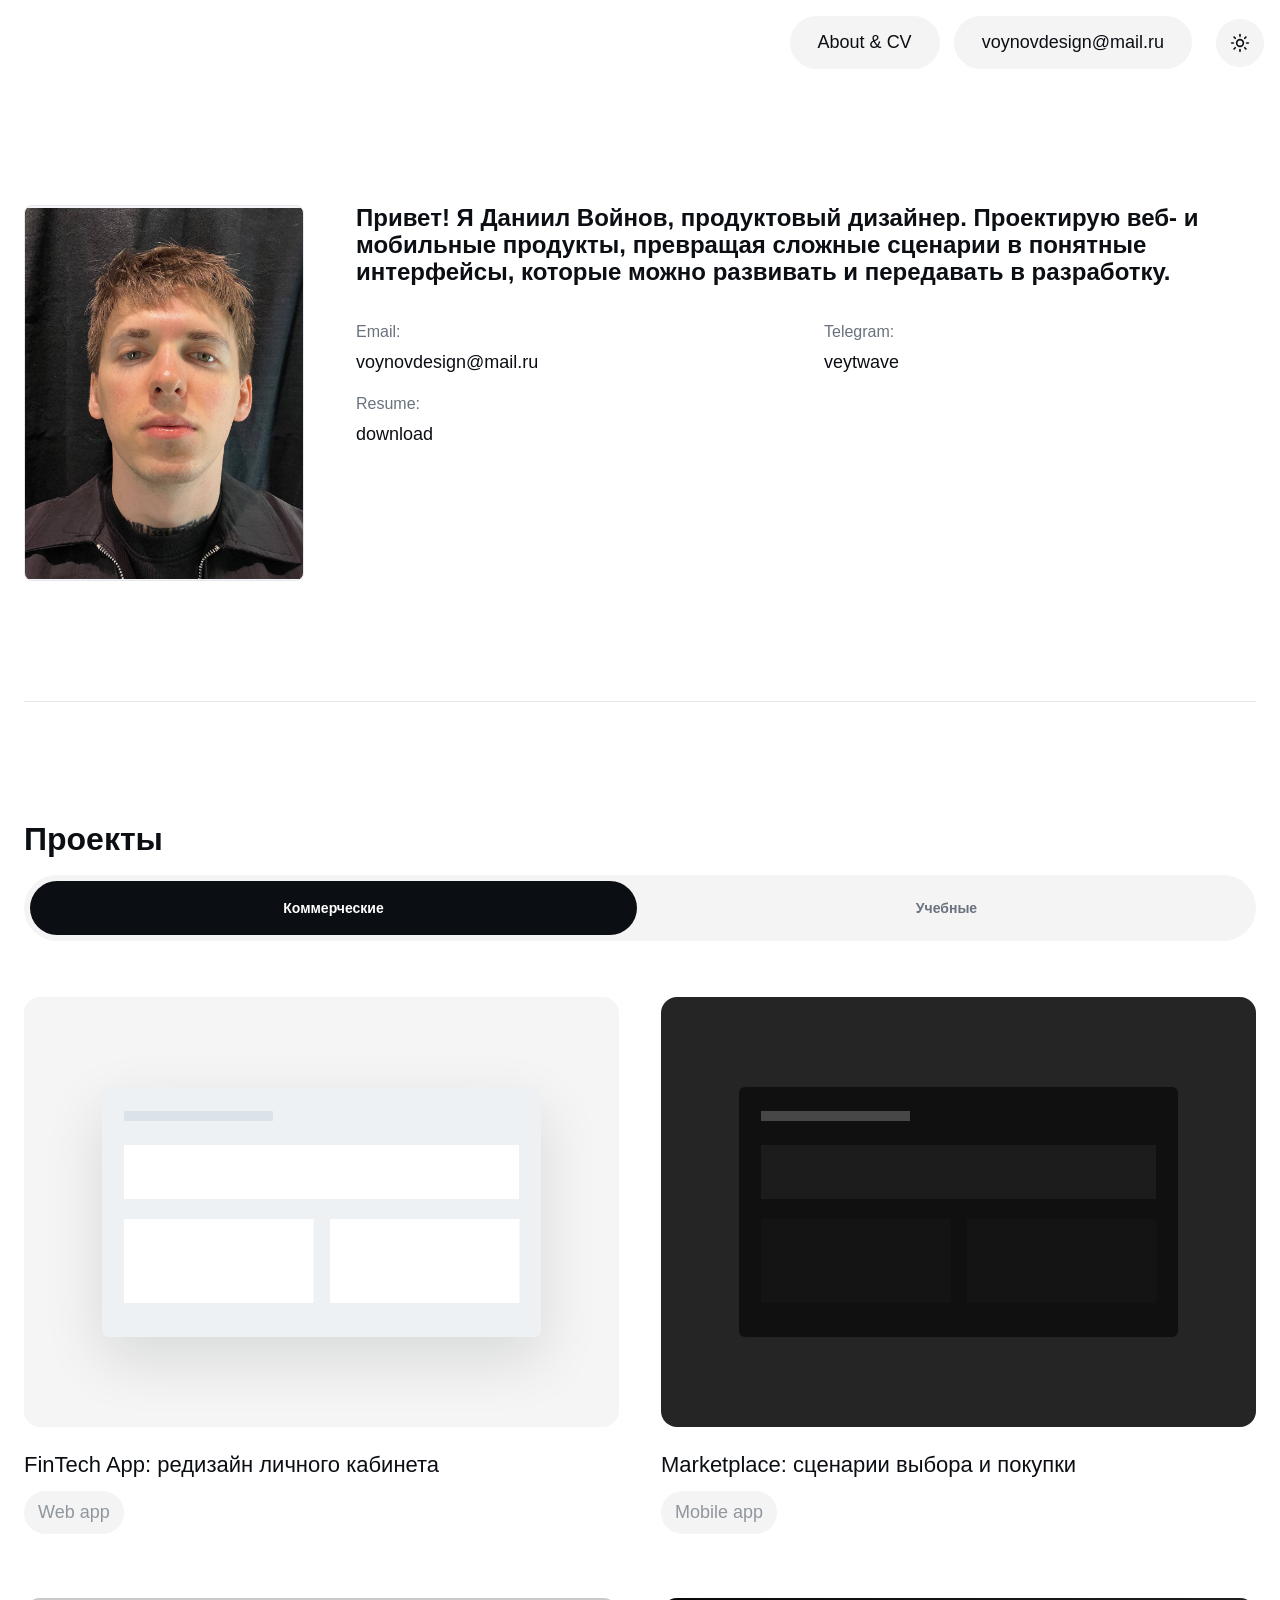
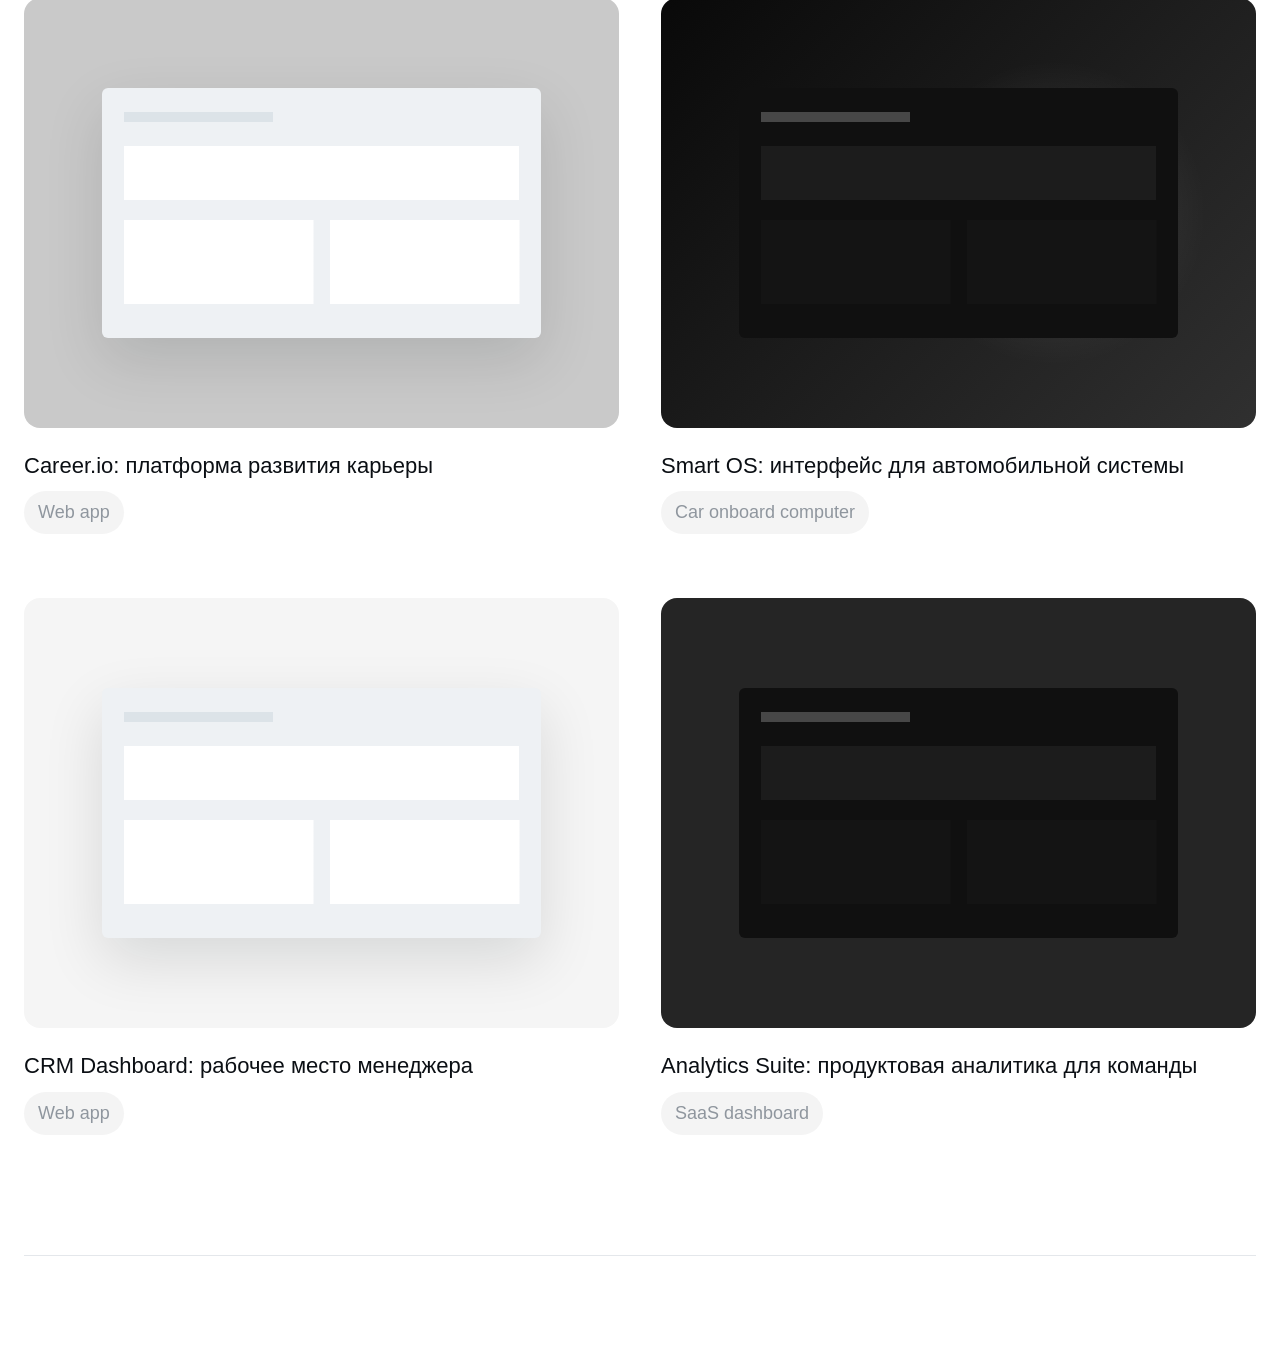
==== commit 217fdef2: "Add files via upload" ====
--- a/index.html
+++ b/index.html
@@ -8,6 +8,7 @@
       name="description"
       content="Портфолио Даниила Войнова, продуктового дизайнера: проекты, кейсы, опыт работы и контакты."
     />
+    <link rel="icon" type="image/jpeg" href="assets/daniil-voynov.jpg" />
     <link rel="stylesheet" href="styles.css" />
   </head>
   <body>
@@ -17,12 +18,27 @@
         <a href="cv.html">About & CV</a>
         <button type="button" data-copy="voynovdesign@mail.ru">voynovdesign@mail.ru</button>
       </nav>
+      <button class="theme-toggle" type="button" aria-label="Переключить тему">
+        <svg class="sun-icon" aria-hidden="true" viewBox="0 0 24 24" fill="none">
+          <circle cx="12" cy="12" r="4"></circle>
+          <path d="M12 2v2"></path>
+          <path d="M12 20v2"></path>
+          <path d="m4.93 4.93 1.41 1.41"></path>
+          <path d="m17.66 17.66 1.41 1.41"></path>
+          <path d="M2 12h2"></path>
+          <path d="M20 12h2"></path>
+          <path d="m6.34 17.66-1.41 1.41"></path>
+          <path d="m19.07 4.93-1.41 1.41"></path>
+        </svg>
+        <svg class="moon-icon" aria-hidden="true" viewBox="0 0 24 24" fill="none">
+          <path d="M12 3a6 6 0 0 0 9 7.8A9 9 0 1 1 12 3Z"></path>
+        </svg>
+      </button>
     </header>
 
     <main id="top">
       <section class="about" id="about">
         <div class="about-image" aria-label="Фото Даниила">
-          <img src="assets/daniil-voynov.jpg" alt="Даниил Войнов" />
         </div>
 
         <div class="about-content">
@@ -51,8 +67,8 @@
 
       <section class="projects" id="projects" aria-labelledby="projects-title">
         <div class="section-title">
-          <h2 id="projects-title">Projects</h2>
-          <div class="tabs" role="tablist" aria-label="Тип проектов">
+          <h2 id="projects-title">Проекты</h2>
+          <div class="tabs" role="tablist" aria-label="Тип проектов" data-active="commercial">
             <button class="tab is-active" type="button" role="tab" aria-selected="true" data-filter="commercial">
               Коммерческие
             </button>
@@ -62,212 +78,105 @@
           </div>
         </div>
 
-        <div class="project-directory" aria-label="Оглавление проектов">
-          <a href="#fintech" data-kind-link="commercial">
-            <span>FinTech App: редизайн личного кабинета</span>
-            <small>Web app</small>
-          </a>
-          <a href="#marketplace" data-kind-link="commercial">
-            <span>Marketplace: сценарии выбора и покупки</span>
-            <small>Mobile app</small>
-          </a>
-          <a href="#education" data-kind-link="study">
-            <span>Education App: подготовка к экзаменам</span>
-            <small>iOS mobile app</small>
-          </a>
-          <a href="#ai-tool" data-kind-link="study">
-            <span>AI Tool: редактирование контента</span>
-            <small>Web app</small>
-          </a>
+        <div class="projects-grid">
+          <article class="project-card project" data-kind="commercial">
+            <div class="project-image placeholder-light" aria-hidden="true">
+              <div class="screen-mockup"></div>
+            </div>
+            <h3>FinTech App: редизайн личного кабинета</h3>
+            <p>Web app</p>
+          </article>
+
+          <article class="project-card project" data-kind="commercial">
+            <div class="project-image placeholder-dark" aria-hidden="true">
+              <div class="screen-mockup dark"></div>
+            </div>
+            <h3>Marketplace: сценарии выбора и покупки</h3>
+            <p>Mobile app</p>
+          </article>
+
+          <article class="project-card project" data-kind="commercial">
+            <div class="project-image placeholder-gray" aria-hidden="true">
+              <div class="screen-mockup"></div>
+            </div>
+            <h3>Career.io: платформа развития карьеры</h3>
+            <p>Web app</p>
+          </article>
+
+          <article class="project-card project" data-kind="commercial">
+            <div class="project-image placeholder-photo" aria-hidden="true">
+              <div class="screen-mockup dark"></div>
+            </div>
+            <h3>Smart OS: интерфейс для автомобильной системы</h3>
+            <p>Car onboard computer</p>
+          </article>
+
+          <article class="project-card project" data-kind="commercial">
+            <div class="project-image placeholder-light" aria-hidden="true">
+              <div class="screen-mockup"></div>
+            </div>
+            <h3>CRM Dashboard: рабочее место менеджера</h3>
+            <p>Web app</p>
+          </article>
+
+          <article class="project-card project" data-kind="commercial">
+            <div class="project-image placeholder-dark" aria-hidden="true">
+              <div class="screen-mockup dark"></div>
+            </div>
+            <h3>Analytics Suite: продуктовая аналитика для команды</h3>
+            <p>SaaS dashboard</p>
+          </article>
+
+          <article class="project-card project" data-kind="study" hidden>
+            <div class="project-image placeholder-gray" aria-hidden="true">
+              <div class="screen-mockup"></div>
+            </div>
+            <h3>Education App: подготовка к экзаменам</h3>
+            <p>iOS mobile app</p>
+          </article>
+
+          <article class="project-card project" data-kind="study" hidden>
+            <div class="project-image placeholder-photo" aria-hidden="true">
+              <div class="screen-mockup dark"></div>
+            </div>
+            <h3>AI Tool: редактирование контента</h3>
+            <p>Web app</p>
+          </article>
+
+          <article class="project-card project" data-kind="study" hidden>
+            <div class="project-image placeholder-light" aria-hidden="true">
+              <div class="screen-mockup"></div>
+            </div>
+            <h3>Travel Planner: планирование поездок</h3>
+            <p>Mobile app</p>
+          </article>
+
+          <article class="project-card project" data-kind="study" hidden>
+            <div class="project-image placeholder-dark" aria-hidden="true">
+              <div class="screen-mockup dark"></div>
+            </div>
+            <h3>Habit Tracker: система привычек и прогресса</h3>
+            <p>iOS app</p>
+          </article>
+
+          <article class="project-card project" data-kind="study" hidden>
+            <div class="project-image placeholder-gray" aria-hidden="true">
+              <div class="screen-mockup"></div>
+            </div>
+            <h3>Book Exchange: обмен книгами рядом</h3>
+            <p>Mobile app</p>
+          </article>
+
+          <article class="project-card project" data-kind="study" hidden>
+            <div class="project-image placeholder-photo" aria-hidden="true">
+              <div class="screen-mockup dark"></div>
+            </div>
+            <h3>Finance Coach: учебный fintech-концепт</h3>
+            <p>Web app</p>
+          </article>
         </div>
       </section>
 
-      <section class="case-studies" aria-labelledby="case-studies-title">
-        <h2 id="case-studies-title">Case Studies</h2>
-
-        <article class="case project" id="fintech" data-kind="commercial">
-          <div class="case-header">
-            <div>
-              <h3>Редизайн личного кабинета</h3>
-              <p>FinTech App</p>
-            </div>
-            <dl>
-              <div>
-                <dt>Year</dt>
-                <dd>2026</dd>
-              </div>
-              <div>
-                <dt>Product</dt>
-                <dd>Web App</dd>
-              </div>
-              <div>
-                <dt>Role</dt>
-                <dd>Product Designer</dd>
-              </div>
-            </dl>
-          </div>
-          <p class="case-description">
-            Пересобрал структуру личного кабинета, путь от заявки до оплаты,
-            состояния экранов и навигацию, чтобы пользователь быстрее понимал,
-            где находится и что делать дальше.
-          </p>
-          <a class="explore-link" href="#">Explore Case ↗</a>
-          <div class="case-media dashboard-media" aria-label="Визуал FinTech App">
-            <div class="desktop-ui"></div>
-          </div>
-          <div class="case-detail-grid">
-            <div>
-              <h4>Ключевой сценарий</h4>
-              <p>Путь от заявки до оплаты собран в последовательный поток с понятными статусами.</p>
-            </div>
-            <div class="mini-media"></div>
-          </div>
-        </article>
-
-        <article class="case project" id="marketplace" data-kind="commercial">
-          <div class="case-header">
-            <div>
-              <h3>Сценарии выбора и покупки</h3>
-              <p>Marketplace</p>
-            </div>
-            <dl>
-              <div>
-                <dt>Year</dt>
-                <dd>2025</dd>
-              </div>
-              <div>
-                <dt>Product</dt>
-                <dd>Mobile App</dd>
-              </div>
-              <div>
-                <dt>Role</dt>
-                <dd>UX/UI Designer</dd>
-              </div>
-            </dl>
-          </div>
-          <p class="case-description">
-            Спроектировал поиск, сравнение, карточку товара и покупку для
-            сервиса с большим каталогом, где важно быстро довести пользователя
-            до уверенного выбора.
-          </p>
-          <a class="explore-link" href="#">Explore Case ↗</a>
-          <div class="case-media phone-media" aria-label="Визуал Marketplace">
-            <div class="phone-ui"></div>
-            <div class="phone-ui center"></div>
-            <div class="phone-ui"></div>
-          </div>
-          <div class="case-detail-grid">
-            <div>
-              <h4>Каталог и фильтры</h4>
-              <p>Фокус на поиске, сравнении вариантов и снижении количества лишних решений.</p>
-            </div>
-            <div class="mini-media warm"></div>
-          </div>
-        </article>
-
-        <article class="case project" id="education" data-kind="study" hidden>
-          <div class="case-header">
-            <div>
-              <h3>Подготовка к экзаменам</h3>
-              <p>Education App</p>
-            </div>
-            <dl>
-              <div>
-                <dt>Year</dt>
-                <dd>2026</dd>
-              </div>
-              <div>
-                <dt>Product</dt>
-                <dd>iOS App</dd>
-              </div>
-              <div>
-                <dt>Role</dt>
-                <dd>Product Designer</dd>
-              </div>
-            </dl>
-          </div>
-          <p class="case-description">
-            Учебный кейс от идеи до MVP: проблема, аудитория, основные
-            сценарии, прототип и интерфейс мобильного помощника для подготовки.
-          </p>
-          <a class="explore-link" href="#">Explore Case ↗</a>
-          <div class="case-media study-media" aria-label="Визуал Education App">
-            <div class="note-ui"></div>
-            <div class="phone-ui center"></div>
-            <div class="note-ui small"></div>
-          </div>
-          <div class="case-detail-grid">
-            <div>
-              <h4>От проблемы к MVP</h4>
-              <p>Проект показывает продуктовую логику, а не только визуальные экраны.</p>
-            </div>
-            <div class="mini-media cool"></div>
-          </div>
-        </article>
-
-        <article class="case project" id="ai-tool" data-kind="study" hidden>
-          <div class="case-header">
-            <div>
-              <h3>ИИ-инструмент для контента</h3>
-              <p>AI Tool</p>
-            </div>
-            <dl>
-              <div>
-                <dt>Year</dt>
-                <dd>2025</dd>
-              </div>
-              <div>
-                <dt>Product</dt>
-                <dd>Web App</dd>
-              </div>
-              <div>
-                <dt>Role</dt>
-                <dd>Product Designer</dd>
-              </div>
-            </dl>
-          </div>
-          <p class="case-description">
-            Концепт AI-продукта с управлением генерацией, preview-режимом,
-            настройками результата и историей изменений.
-          </p>
-          <a class="explore-link" href="#">Explore Case ↗</a>
-          <div class="case-media ai-media" aria-label="Визуал AI Tool">
-            <div class="ai-ui"></div>
-            <div class="result-ui"></div>
-          </div>
-          <div class="case-detail-grid">
-            <div>
-              <h4>Контроль результата</h4>
-              <p>Интерфейс помогает управлять параметрами генерации без ощущения черного ящика.</p>
-            </div>
-            <div class="mini-media dark"></div>
-          </div>
-        </article>
-      </section>
-
-      <section class="experience" id="experience">
-        <h2>Experience</h2>
-        <div class="experience-table" role="table" aria-label="Опыт работы">
-          <div class="experience-row experience-head" role="row">
-            <span role="columnheader">Компания</span>
-            <span role="columnheader">Роль</span>
-            <span role="columnheader">Место работы</span>
-            <span role="columnheader">Годы</span>
-          </div>
-          <div class="experience-row" role="row">
-            <span role="cell">Fintech Lab</span>
-            <span role="cell">Product Designer</span>
-            <span role="cell">Москва / удаленно</span>
-            <span role="cell">2025–2026</span>
-          </div>
-          <div class="experience-row" role="row">
-            <span role="cell">EdTech Studio</span>
-            <span role="cell">UX/UI Designer</span>
-            <span role="cell">Санкт-Петербург / гибрид</span>
-            <span role="cell">2024–2025</span>
-          </div>
-        </div>
-      </section>
     </main>
 
     <script src="script.js"></script>
--- a/styles.css
+++ b/styles.css
@@ -8,7 +8,7 @@
   --accent: #244c69;
   --lime: #dfe978;
   --coral: #f1775f;
-  --max: 1300px;
+  --max: 1560px;
 }
 
 * {
@@ -59,7 +59,7 @@
   top: 0;
   z-index: 20;
   display: grid;
-  grid-template-columns: 1fr auto;
+  grid-template-columns: 1fr auto auto;
   gap: 24px;
   align-items: center;
   max-width: var(--max);
@@ -95,12 +95,101 @@
   justify-content: center;
   border-radius: 999px;
   background: #f4f4f4;
-  padding: 10px 28px;
+  padding: 13px 28px;
+  transition:
+    background 220ms ease,
+    color 220ms ease,
+    transform 220ms ease;
 }
 
 .header-nav a:hover,
 .header-nav button:hover {
-  background: #eeeeee;
+  background: var(--text);
+  color: #ffffff;
+  transform: translateY(-1px);
+}
+
+.theme-toggle {
+  display: grid;
+  width: 48px;
+  height: 48px;
+  place-items: center;
+  border-radius: 50%;
+  background: #f4f4f4;
+  transition:
+    background 220ms ease,
+    color 220ms ease,
+    transform 220ms ease;
+}
+
+.theme-toggle:hover {
+  background: var(--text);
+  color: #ffffff;
+  transform: translateY(-1px);
+}
+
+.sun-icon,
+.moon-icon {
+  width: 20px;
+  height: 20px;
+  stroke: currentColor;
+  stroke-linecap: round;
+  stroke-linejoin: round;
+  stroke-width: 2;
+}
+
+.moon-icon {
+  display: none;
+}
+
+body.is-dark {
+  --bg: #11161d;
+  --text: #f5f6f7;
+  --muted: #b3bbc4;
+  --line: #343b45;
+  --soft: #1d242d;
+  --soft-2: #26303b;
+}
+
+body.is-dark .site-header {
+  background: rgba(17, 22, 29, 0.94);
+}
+
+body.is-dark .header-nav a,
+body.is-dark .header-nav button,
+body.is-dark .theme-toggle,
+body.is-dark .tabs {
+  background: #202832;
+}
+
+body.is-dark .header-nav a:hover,
+body.is-dark .header-nav button:hover,
+body.is-dark .theme-toggle:hover {
+  background: #f5f6f7;
+  color: #0b0f14;
+}
+
+body.is-dark .tabs::before,
+body.is-dark .tab.is-active {
+  background: #f5f6f7;
+}
+
+body.is-dark .tab.is-active {
+  color: #0b0f14;
+}
+
+body.is-dark .project-image,
+body.is-dark .cv-photo,
+body.is-dark .about-image {
+  border-color: var(--line);
+}
+
+body.is-dark .sun-icon {
+  display: none;
+}
+
+body.is-dark .moon-icon {
+  display: block;
 }
 
 .contact-list a:hover,
@@ -118,31 +207,27 @@
   display: grid;
   grid-template-columns: 280px minmax(0, 1fr);
   gap: 52px;
-  align-items: end;
-  padding: 120px 0 82px;
+  align-items: start;
+  padding: 120px 0;
   border-bottom: 1px solid var(--line);
 }
 
 .about-image {
   display: grid;
-  min-height: 360px;
+  height: 376px;
+  min-height: 0;
   place-items: center;
   border: 1px solid var(--line);
   border-radius: 8px;
   overflow: hidden;
-  background: var(--soft);
-}
-
-.about-image img {
-  width: 100%;
-  height: 100%;
-  object-fit: cover;
-  object-position: center 34%;
+  background:
+    url("assets/daniil-voynov.jpg") center / contain no-repeat,
+    var(--soft);
 }
 
 .about-content {
   display: grid;
-  gap: 44px;
+  gap: 34px;
 }
 
 .intro {
@@ -165,21 +250,22 @@
 
 .contact-list span {
   color: var(--muted);
-  font-size: 14px;
+  font-size: 16px;
 }
 
 .contact-list a,
 .contact-list button {
   justify-self: start;
-  border-bottom: 1px solid currentColor;
-  font-weight: 650;
+  border-bottom: 0;
+  font-size: 18px;
+  font-weight: 500;
 }
 
 .projects,
 .case-studies,
 .experience {
   border-bottom: 1px solid var(--line);
-  padding: 76px 0;
+  padding: 120px 0;
 }
 
 h2 {
@@ -189,64 +275,155 @@
 }
 
 .section-title {
+  display: grid;
+  gap: 18px;
+  margin-bottom: 56px;
+}
+
+.section-title h2 {
+  font-size: 32px;
+  line-height: 1.1;
+}
+
+.tabs {
+  position: relative;
   display: flex;
-  align-items: end;
-  justify-content: space-between;
-  gap: 24px;
-  margin-bottom: 32px;
-}
-
-.tabs {
-  display: inline-flex;
-  flex: 0 0 auto;
+  width: 100%;
   gap: 6px;
-  border: 1px solid var(--line);
+  border: 0;
   border-radius: 999px;
-  padding: 5px;
+  background: #f4f4f4;
+  padding: 6px;
+}
+
+.tabs::before {
+  position: absolute;
+  top: 6px;
+  bottom: 6px;
+  left: 6px;
+  width: calc((100% - 18px) / 2);
+  border-radius: 999px;
+  background: var(--text);
+  content: "";
+  transition: transform 460ms cubic-bezier(0.22, 1, 0.36, 1);
+}
+
+.tabs[data-active="study"]::before {
+  transform: translateX(calc(100% + 6px));
 }
 
 .tab {
-  min-height: 40px;
+  position: relative;
+  z-index: 1;
+  flex: 1;
+  min-height: 54px;
   border-radius: 999px;
   color: var(--muted);
   font-size: 14px;
   font-weight: 740;
-  padding: 8px 18px;
+  padding: 14px 18px;
+  transition:
+    background 240ms ease,
+    color 240ms ease,
+    transform 240ms ease;
 }
 
 .tab.is-active {
-  background: var(--text);
   color: #ffffff;
 }
 
-.project-directory {
-  display: grid;
-  border-top: 1px solid var(--line);
-}
-
-.project-directory a {
-  display: grid;
-  grid-template-columns: minmax(0, 1fr) 180px;
-  gap: 20px;
-  align-items: center;
-  border-bottom: 1px solid var(--line);
-  padding: 24px 0;
-}
-
-.project-directory a[hidden] {
+.tab:hover {
+  color: var(--text);
+}
+
+.tab.is-active:hover {
+  color: #ffffff;
+}
+
+.projects-grid {
+  display: grid;
+  grid-template-columns: repeat(2, minmax(0, 1fr));
+  gap: 64px 42px;
+}
+
+.project-card[hidden] {
   display: none;
 }
 
-.project-directory span {
-  font-size: clamp(28px, 4vw, 48px);
-  font-weight: 760;
-  line-height: 1.02;
-}
-
-.project-directory small {
-  color: var(--muted);
-  font-size: 16px;
-  text-align: right;
+.project-card {
+  display: grid;
+  gap: 12px;
+}
+
+.project-image {
+  display: grid;
+  min-height: 430px;
+  overflow: hidden;
+  place-items: center;
+  border-radius: 16px;
+  background: var(--soft);
+  padding: 48px;
+}
+
+.placeholder-light {
+  background: #f5f5f5;
+}
+
+.placeholder-dark {
+  background: #252525;
+}
+
+.placeholder-gray {
+  background: #c9c9c9;
+}
+
+.placeholder-photo {
+  background:
+    radial-gradient(circle at 66% 50%, rgba(255, 255, 255, 0.14), transparent 34%),
+    linear-gradient(135deg, #090909, #303030);
+}
+
+.screen-mockup {
+  width: min(520px, 88%);
+  min-height: 250px;
+  border-radius: 6px;
+  background:
+    linear-gradient(#dce3e8 0 0) 22px 24px / 34% 10px no-repeat,
+    linear-gradient(#ffffff 0 0) 22px 58px / calc(100% - 44px) 54px no-repeat,
+    linear-gradient(#ffffff 0 0) 22px 132px / calc(50% - 30px) 84px no-repeat,
+    linear-gradient(#ffffff 0 0) calc(100% - 22px) 132px / calc(50% - 30px) 84px no-repeat,
+    #eef1f4;
+  box-shadow: 0 22px 60px rgba(11, 15, 20, 0.12);
+}
+
+.screen-mockup.dark {
+  background:
+    linear-gradient(#474747 0 0) 22px 24px / 34% 10px no-repeat,
+    linear-gradient(#1c1c1c 0 0) 22px 58px / calc(100% - 44px) 54px no-repeat,
+    linear-gradient(#141414 0 0) 22px 132px / calc(50% - 30px) 84px no-repeat,
+    linear-gradient(#141414 0 0) calc(100% - 22px) 132px / calc(50% - 30px) 84px no-repeat,
+    #101010;
+  box-shadow: none;
+}
+
+.project-card h3 {
+  margin-top: 12px;
+  font-size: 22px;
+  font-weight: 500;
+  line-height: 1.25;
+}
+
+.project-card p {
+  width: fit-content;
+  border-radius: 999px;
+  background: #f4f4f4;
+  color: #8f969e;
+  font-size: 18px;
+  padding: 8px 14px;
+}
+
+body.is-dark .project-card p {
+  background: #202832;
 }
 
 .case-studies {
@@ -693,7 +870,7 @@
   }
 
   .about-image {
-    min-height: 320px;
+    height: 300px;
   }
 
   .case-header dl {
@@ -738,7 +915,7 @@
   }
 
   .about-image {
-    min-height: 260px;
+    height: 260px;
   }
 
   .intro {
@@ -751,7 +928,6 @@
 
   .contact-list,
   .section-title,
-  .project-directory a,
   .case-header dl,
   .experience-row {
     grid-template-columns: 1fr;
@@ -765,8 +941,14 @@
     flex: 1;
   }
 
-  .project-directory small {
-    text-align: left;
+  .projects-grid {
+    grid-template-columns: 1fr;
+    gap: 44px;
+  }
+
+  .project-image {
+    min-height: 320px;
+    padding: 28px;
   }
 
   .case-header h3 {
@@ -825,3 +1007,242 @@
     font-size: 18px;
   }
 }
+
+@media (max-width: 760px) {
+  body {
+    overflow-x: hidden;
+  }
+
+  .site-header {
+    grid-template-columns: minmax(0, 1fr) auto;
+    gap: 10px;
+    padding: 12px 14px;
+  }
+
+  .header-spacer {
+    display: none;
+  }
+
+  .header-nav {
+    display: grid;
+    width: 100%;
+    grid-auto-flow: column;
+    grid-template-columns: auto minmax(0, 1fr);
+    gap: 8px;
+  }
+
+  .header-nav a,
+  .header-nav button {
+    min-width: 0;
+    padding: 10px 16px;
+    font-size: 14px;
+    white-space: nowrap;
+  }
+
+  .header-nav button {
+    overflow: hidden;
+    text-overflow: ellipsis;
+  }
+
+  .theme-toggle {
+    width: 42px;
+    height: 42px;
+  }
+
+  .sun-icon,
+  .moon-icon {
+    width: 18px;
+    height: 18px;
+  }
+
+  main {
+    padding: 0 16px 72px;
+  }
+
+  .about {
+    grid-template-columns: 1fr;
+    gap: 28px;
+    padding: 72px 0;
+  }
+
+  .about-image {
+    width: min(280px, 100%);
+    height: 376px;
+    justify-self: start;
+  }
+
+  .about-content {
+    gap: 28px;
+  }
+
+  .intro {
+    max-width: 100%;
+    font-size: 22px;
+    line-height: 1.18;
+  }
+
+  .contact-list {
+    grid-template-columns: 1fr;
+    gap: 18px;
+  }
+
+  .contact-list span {
+    font-size: 14px;
+  }
+
+  .contact-list a,
+  .contact-list button {
+    font-size: 16px;
+  }
+
+  .projects {
+    padding: 72px 0;
+  }
+
+  .section-title {
+    gap: 16px;
+    margin-bottom: 34px;
+  }
+
+  .section-title h2 {
+    font-size: 30px;
+  }
+
+  .tabs {
+    padding: 5px;
+  }
+
+  .tabs::before {
+    top: 5px;
+    bottom: 5px;
+    left: 5px;
+    width: calc((100% - 16px) / 2);
+  }
+
+  .tabs[data-active="study"]::before {
+    transform: translateX(calc(100% + 6px));
+  }
+
+  .tab {
+    min-height: 48px;
+    padding: 12px 10px;
+    font-size: 14px;
+  }
+
+  .projects-grid {
+    grid-template-columns: 1fr;
+    gap: 42px;
+  }
+
+  .project-image {
+    min-height: 280px;
+    border-radius: 12px;
+    padding: 24px;
+  }
+
+  .screen-mockup {
+    width: 92%;
+    min-height: 180px;
+  }
+
+  .project-card h3 {
+    font-size: 20px;
+  }
+
+  .project-card p {
+    font-size: 15px;
+    padding: 7px 12px;
+  }
+
+  .cv-page {
+    padding-bottom: 96px;
+  }
+
+  .cv-hero {
+    grid-template-columns: 1fr;
+    gap: 28px;
+    padding: 54px 0;
+  }
+
+  .cv-photo {
+    width: min(320px, 100%);
+  }
+
+  .download-link {
+    right: 16px;
+    bottom: 16px;
+    gap: 10px;
+    font-size: 16px;
+    padding: 11px 18px;
+  }
+
+  .download-icon {
+    width: 18px;
+    height: 18px;
+  }
+
+  .cv-section {
+    grid-template-columns: 1fr;
+    gap: 24px;
+    padding: 44px 0;
+  }
+
+  .cv-section h1 {
+    font-size: 24px;
+  }
+
+  .cv-entry {
+    grid-template-columns: 1fr;
+    gap: 12px;
+  }
+
+  .cv-entry + .cv-entry {
+    margin-top: 38px;
+  }
+
+  .cv-entry-body h2 {
+    font-size: 22px;
+  }
+
+  .cv-skills {
+    font-size: 18px;
+  }
+
+  .cv-contacts {
+    grid-template-columns: 1fr;
+  }
+}
+
+@media (max-width: 420px) {
+  .header-nav a,
+  .header-nav button {
+    padding: 9px 12px;
+    font-size: 13px;
+  }
+
+  .theme-toggle {
+    width: 40px;
+    height: 40px;
+  }
+
+  .about {
+    padding-top: 56px;
+  }
+
+  .about-image {
+    width: 240px;
+    height: 322px;
+  }
+
+  .intro {
+    font-size: 20px;
+  }
+
+  .project-image {
+    min-height: 240px;
+  }
+
+  .screen-mockup {
+    min-height: 150px;
+  }
+}
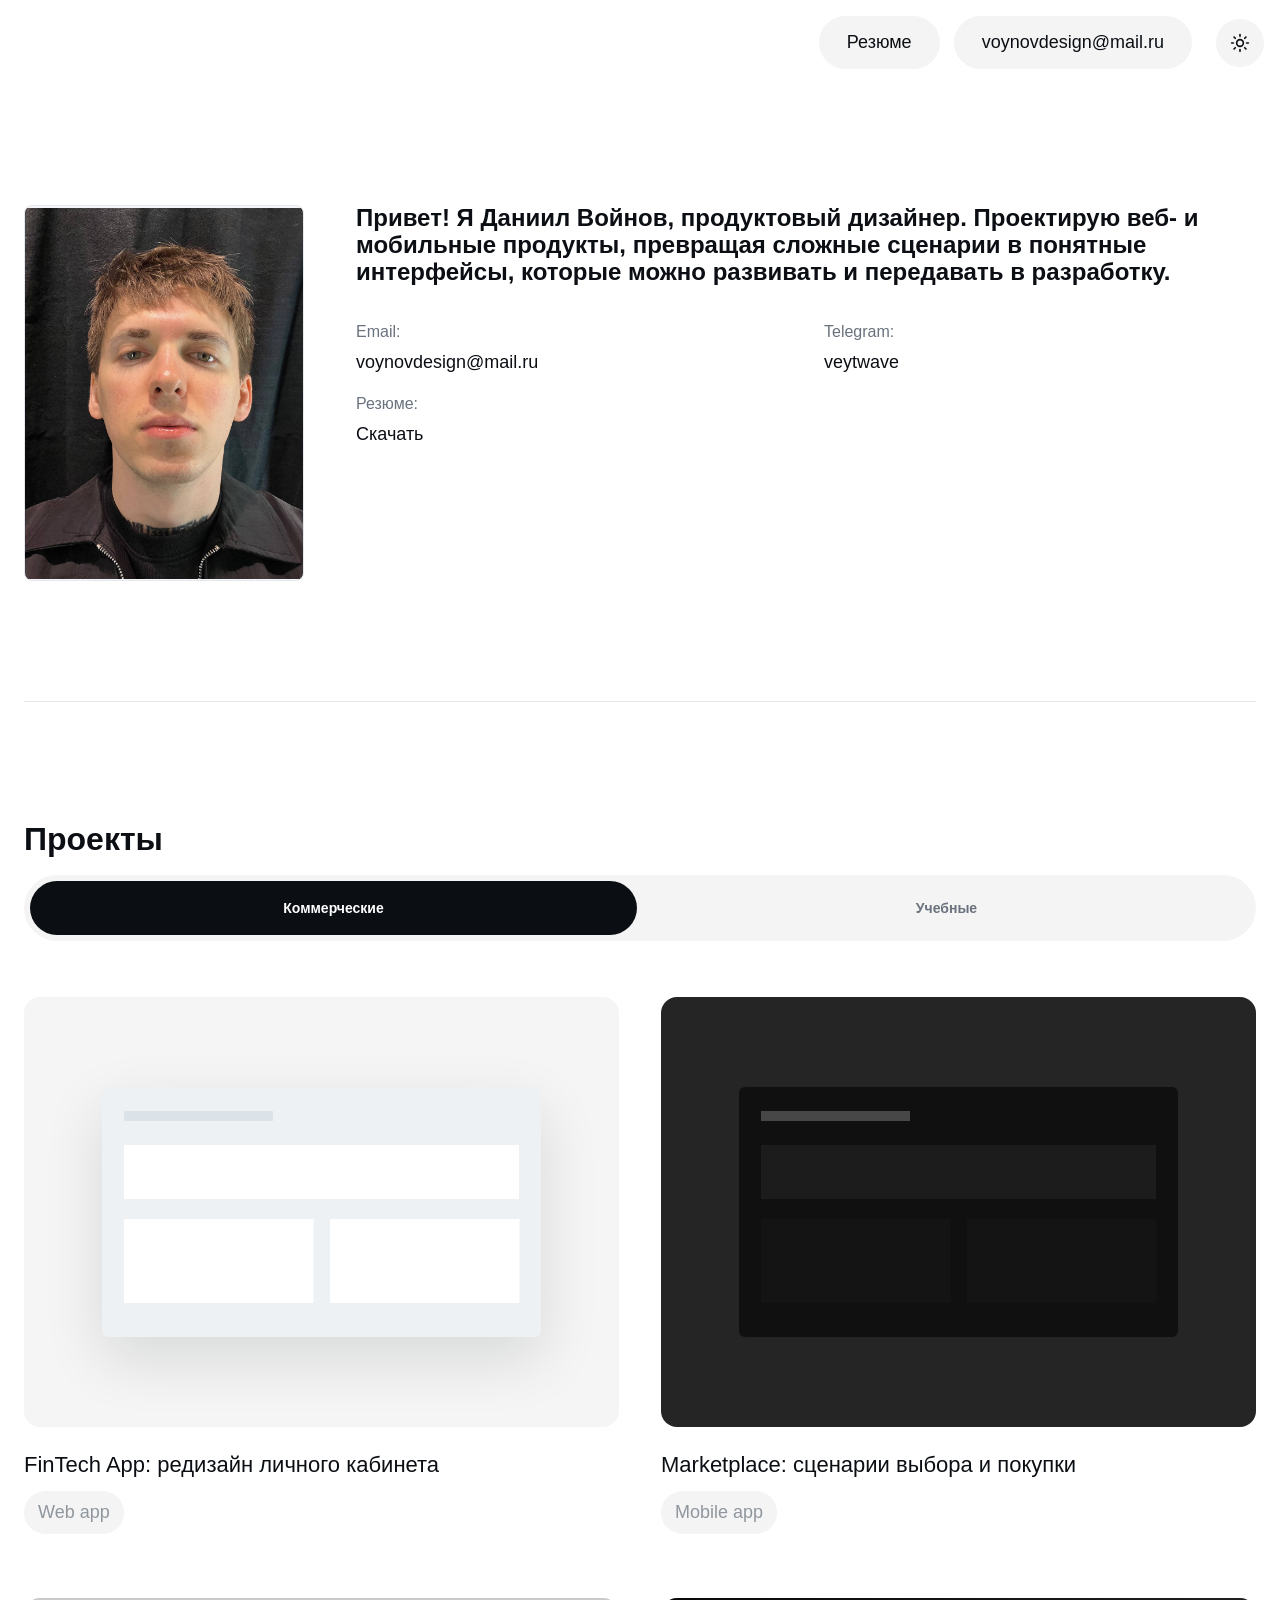
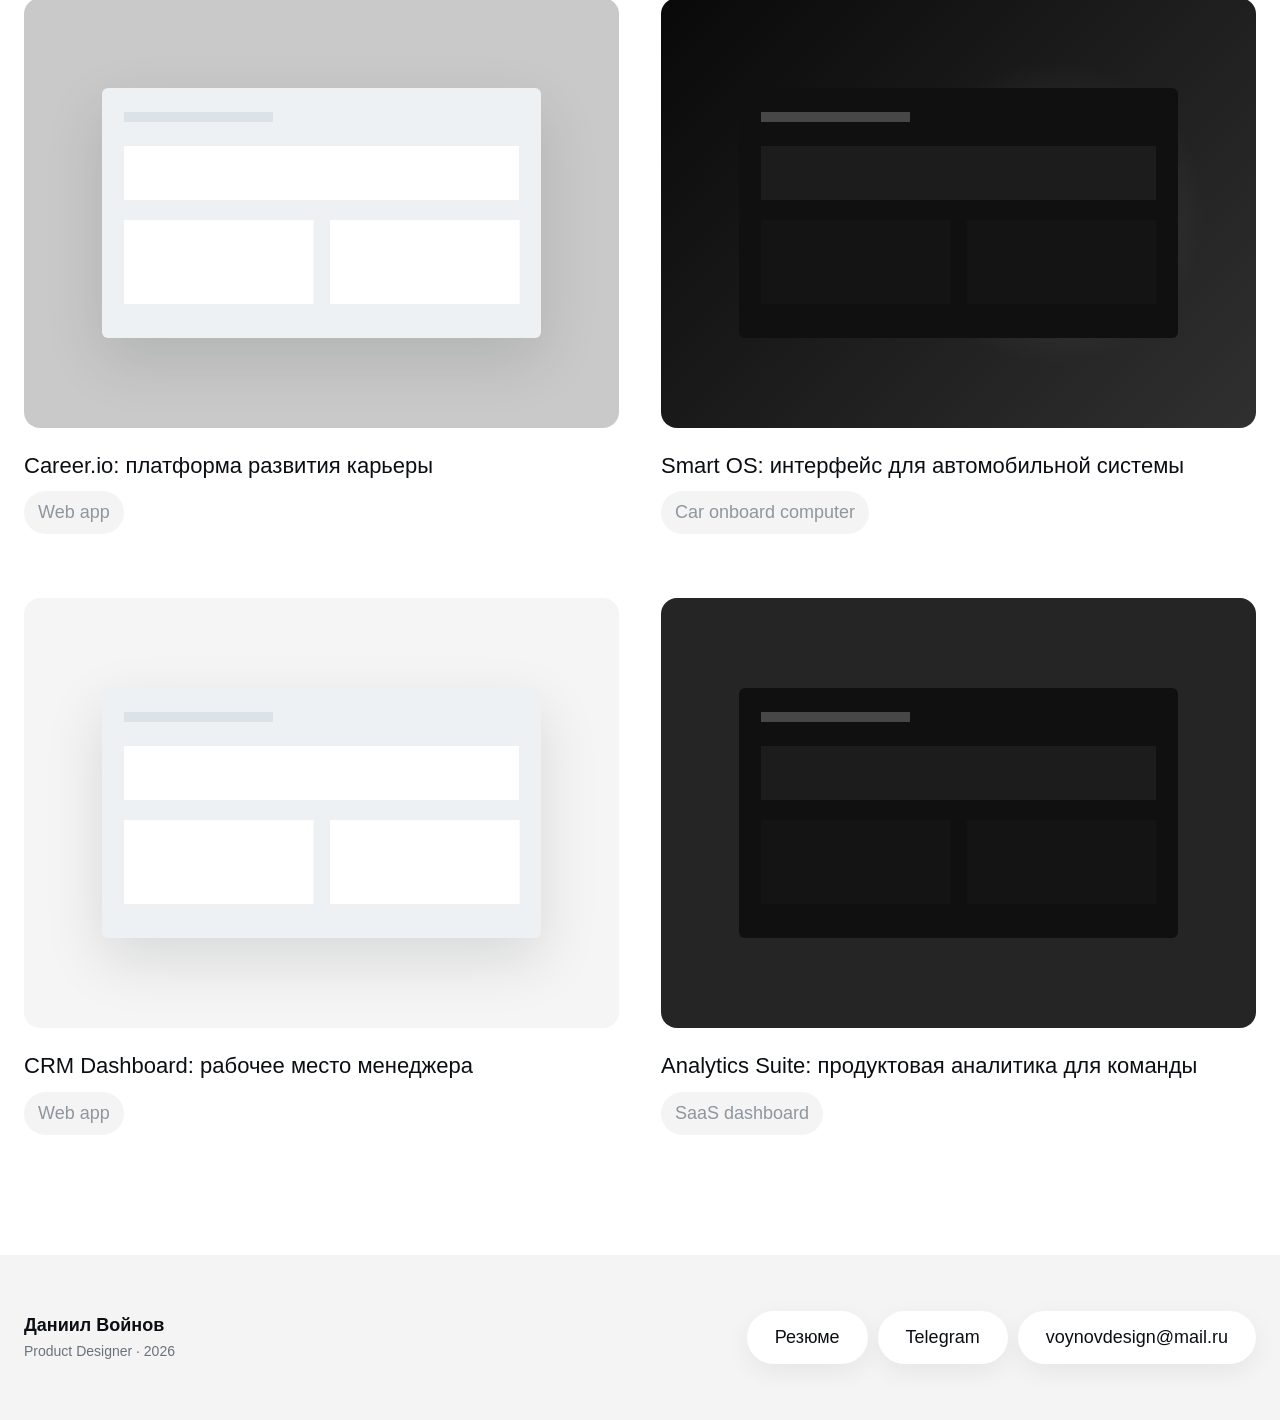
==== commit c4a1c899: "Add files via upload" ====
--- a/index.html
+++ b/index.html
@@ -15,7 +15,7 @@
     <header class="site-header">
       <div class="header-spacer" aria-hidden="true"></div>
       <nav class="header-nav" aria-label="Навигация">
-        <a href="cv.html">About & CV</a>
+        <a href="cv.html">Резюме</a>
         <button type="button" data-copy="voynovdesign@mail.ru">voynovdesign@mail.ru</button>
       </nav>
       <button class="theme-toggle" type="button" aria-label="Переключить тему">
@@ -58,8 +58,8 @@
               <a href="https://t.me/veytwave">veytwave</a>
             </div>
             <div>
-              <span>Resume:</span>
-              <a href="#">download</a>
+              <span>Резюме:</span>
+              <a href="cv.html">Скачать</a>
             </div>
           </div>
         </div>
@@ -179,6 +179,18 @@
 
     </main>
 
+    <footer class="site-footer">
+      <div>
+        <p>Даниил Войнов</p>
+        <span>Product Designer · 2026</span>
+      </div>
+      <nav aria-label="Ссылки в футере">
+        <a href="cv.html">Резюме</a>
+        <a href="https://t.me/veytwave">Telegram</a>
+        <button type="button" data-copy="voynovdesign@mail.ru">voynovdesign@mail.ru</button>
+      </nav>
+    </footer>
+
     <script src="script.js"></script>
   </body>
 </html>
--- a/styles.css
+++ b/styles.css
@@ -158,13 +158,15 @@
 body.is-dark .header-nav a,
 body.is-dark .header-nav button,
 body.is-dark .theme-toggle,
+body.is-dark .download-link,
 body.is-dark .tabs {
   background: #202832;
 }
 
 body.is-dark .header-nav a:hover,
 body.is-dark .header-nav button:hover,
-body.is-dark .theme-toggle:hover {
+body.is-dark .theme-toggle:hover,
+body.is-dark .download-link:hover {
   background: #f5f6f7;
   color: #0b0f14;
 }
@@ -200,7 +202,7 @@
 main {
   max-width: var(--max);
   margin: 0 auto;
-  padding: 0 24px 96px;
+  padding: 0 24px;
 }
 
 .about {
@@ -264,7 +266,6 @@
 .projects,
 .case-studies,
 .experience {
-  border-bottom: 1px solid var(--line);
   padding: 120px 0;
 }
 
@@ -702,24 +703,44 @@
 }
 
 .download-link {
-  position: fixed;
-  right: max(24px, calc((100vw - var(--max)) / 2 + 24px));
-  bottom: 24px;
-  z-index: 30;
   display: inline-flex;
   align-items: center;
   gap: 12px;
   border-radius: 999px;
   background: #f4f4f4;
   color: var(--text);
-  font-size: 20px;
+  font-size: 18px;
   font-weight: 500;
-  padding: 14px 34px;
-  box-shadow: 0 8px 24px rgba(11, 15, 20, 0.05);
+  padding: 13px 28px;
+  transition:
+    background 220ms ease,
+    color 220ms ease,
+  transform 220ms ease;
+}
+
+.header-nav .download-link {
+  background: var(--text);
+  color: var(--bg);
 }
 
 .download-link:hover {
-  background: #eeeeee;
+  background: var(--text);
+  color: var(--bg);
+  transform: translateY(-1px);
+}
+
+.header-nav .download-link:hover {
+  background: #2b343d;
+}
+
+body.is-dark .header-nav .download-link {
+  background: #f5f6f7;
+  color: #0b0f14;
+}
+
+body.is-dark .header-nav .download-link:hover {
+  background: #dfe4ea;
+  color: #0b0f14;
 }
 
 .download-icon {
@@ -770,21 +791,29 @@
 
 .cv-section {
   display: grid;
-  grid-template-columns: 260px minmax(0, 1fr);
-  gap: 54px;
+  grid-template-columns: 220px minmax(0, 1fr);
+  gap: 64px;
   padding: 58px 0;
   border-bottom: 1px solid var(--line);
 }
 
 .cv-section h1 {
-  font-size: 24px;
+  font-size: 22px;
+  font-weight: 600;
   line-height: 1.1;
 }
 
 .cv-entry {
   display: grid;
-  grid-template-columns: 160px minmax(0, 1fr);
-  gap: 34px;
+  grid-template-columns: 150px minmax(0, 760px);
+  gap: 44px;
+  align-items: start;
+  grid-column: 2;
+}
+
+.cv-skills,
+.cv-contacts {
+  grid-column: 2;
 }
 
 .cv-entry + .cv-entry {
@@ -797,19 +826,28 @@
   color: var(--muted);
 }
 
+.cv-years {
+  white-space: nowrap;
+}
+
 .cv-entry-body {
+  min-width: 0;
   max-width: 760px;
 }
 
 .cv-entry-body h2 {
   margin-bottom: 8px;
-  font-size: 24px;
+  font-size: 22px;
+  font-weight: 600;
   line-height: 1.15;
+  max-width: 560px;
 }
 
 .cv-entry-body p {
   margin-top: 16px;
   color: var(--text);
+  font-size: 16px;
+  line-height: 1.55;
 }
 
 .cv-entry-body .cv-location {
@@ -818,8 +856,8 @@
 
 .cv-skills {
   max-width: 820px;
-  font-size: 22px;
-  line-height: 1.45;
+  font-size: 18px;
+  line-height: 1.5;
 }
 
 .cv-contacts {
@@ -847,6 +885,71 @@
   font-size: 14px;
 }
 
+.site-footer {
+  display: flex;
+  align-items: center;
+  justify-content: space-between;
+  gap: 24px;
+  max-width: none;
+  margin: 0;
+  background: #f4f4f4;
+  padding: 56px max(24px, calc((100vw - var(--max)) / 2 + 24px));
+}
+
+.site-footer p {
+  font-size: 18px;
+  font-weight: 600;
+}
+
+.site-footer span {
+  color: var(--muted);
+  font-size: 14px;
+}
+
+.site-footer nav {
+  display: flex;
+  flex-wrap: wrap;
+  gap: 10px;
+  justify-content: flex-end;
+}
+
+.site-footer a,
+.site-footer button {
+  border: 0;
+  border-radius: 999px;
+  background: #ffffff;
+  box-shadow: 0 8px 24px rgba(11, 15, 20, 0.06);
+  font-size: 18px;
+  font-weight: 500;
+  padding: 13px 28px;
+  transition:
+    background 220ms ease,
+    color 220ms ease,
+    transform 220ms ease;
+}
+
+.site-footer a:hover,
+.site-footer button:hover {
+  background: var(--text);
+  color: var(--bg);
+  transform: translateY(-1px);
+}
+
+body.is-dark .site-footer a,
+body.is-dark .site-footer button {
+  background: #26303b;
+}
+
+body.is-dark .site-footer {
+  background: #151a21;
+}
+
+body.is-dark .site-footer a:hover,
+body.is-dark .site-footer button:hover {
+  background: #f5f6f7;
+  color: #0b0f14;
+}
+
 @media (max-width: 920px) {
   .site-header {
     grid-template-columns: 1fr auto;
@@ -883,7 +986,14 @@
   }
 
   .cv-entry {
-    grid-template-columns: 130px minmax(0, 1fr);
+    grid-template-columns: 120px minmax(0, 1fr);
+    gap: 28px;
+    grid-column: auto;
+  }
+
+  .cv-skills,
+  .cv-contacts {
+    grid-column: auto;
   }
 }
 
@@ -1005,6 +1115,16 @@
 
   .cv-skills {
     font-size: 18px;
+  }
+
+  .site-footer {
+    display: grid;
+    gap: 18px;
+    padding: 24px 18px 30px;
+  }
+
+  .site-footer nav {
+    justify-content: flex-start;
   }
 }
 
@@ -1169,11 +1289,9 @@
   }
 
   .download-link {
-    right: 16px;
-    bottom: 16px;
     gap: 10px;
-    font-size: 16px;
-    padding: 11px 18px;
+    font-size: 14px;
+    padding: 10px 16px;
   }
 
   .download-icon {
@@ -1201,7 +1319,7 @@
   }
 
   .cv-entry-body h2 {
-    font-size: 22px;
+    font-size: 20px;
   }
 
   .cv-skills {
@@ -1210,6 +1328,46 @@
 
   .cv-contacts {
     grid-template-columns: 1fr;
+  }
+}
+
+@media (max-width: 1100px) {
+  .cv-section {
+    grid-template-columns: 1fr;
+    gap: 28px;
+  }
+
+  .cv-entry {
+    grid-template-columns: 140px minmax(0, 1fr);
+    grid-column: auto;
+  }
+
+  .cv-entry-body {
+    max-width: 780px;
+  }
+
+  .cv-skills,
+  .cv-contacts {
+    grid-column: auto;
+  }
+}
+
+@media (max-width: 700px) {
+  .cv-entry {
+    grid-template-columns: 1fr;
+    gap: 12px;
+  }
+}
+
+@media (max-width: 760px) {
+  .cv-section {
+    grid-template-columns: 1fr;
+    gap: 24px;
+  }
+
+  .cv-entry {
+    grid-template-columns: 1fr;
+    gap: 12px;
   }
 }
 
@@ -1246,3 +1404,192 @@
     min-height: 150px;
   }
 }
+
+@media (max-width: 900px) {
+  .site-header {
+    grid-template-columns: minmax(0, 1fr) auto;
+    align-items: start;
+  }
+
+  .header-spacer {
+    display: none;
+  }
+
+  .header-nav {
+    min-width: 0;
+    grid-column: 1;
+    grid-row: 1;
+    display: flex;
+    flex-wrap: wrap;
+    gap: 8px;
+    justify-content: flex-start;
+  }
+
+  .theme-toggle {
+    grid-column: 2;
+    grid-row: 1;
+  }
+
+  .header-nav a,
+  .header-nav button,
+  .download-link {
+    max-width: 100%;
+    min-width: 0;
+    padding: 10px 16px;
+    font-size: 14px;
+    white-space: nowrap;
+  }
+
+  .header-nav button {
+    overflow: hidden;
+    text-overflow: ellipsis;
+  }
+
+  main {
+    padding-right: 18px;
+    padding-left: 18px;
+  }
+
+  .about {
+    grid-template-columns: 1fr;
+    gap: 28px;
+    padding: 72px 0;
+  }
+
+  .about-image {
+    width: min(280px, 100%);
+    height: 376px;
+  }
+
+  .intro {
+    max-width: 100%;
+    font-size: 22px;
+    line-height: 1.18;
+  }
+
+  .contact-list {
+    grid-template-columns: 1fr;
+    gap: 18px;
+  }
+
+  .projects {
+    padding: 72px 0;
+  }
+
+  .projects-grid {
+    grid-template-columns: 1fr;
+    gap: 44px;
+  }
+
+  .project-image {
+    min-height: 300px;
+    padding: 24px;
+  }
+
+  .project-card h3 {
+    font-size: 20px;
+  }
+
+  .project-card p {
+    font-size: 15px;
+  }
+
+  .cv-hero,
+  .cv-section {
+    grid-template-columns: 1fr;
+    gap: 28px;
+  }
+
+  .cv-hero {
+    padding: 54px 0;
+  }
+
+  .cv-entry {
+    grid-column: auto;
+    grid-template-columns: 1fr;
+    gap: 12px;
+  }
+
+  .cv-skills,
+  .cv-contacts {
+    grid-column: auto;
+  }
+
+  .cv-photo {
+    width: min(320px, 100%);
+  }
+
+  .site-footer {
+    display: grid;
+    gap: 18px;
+    padding: 34px 18px;
+  }
+
+  .site-footer nav {
+    justify-content: flex-start;
+  }
+}
+
+@media (max-width: 520px) {
+  .site-header {
+    padding: 12px;
+  }
+
+  .header-nav {
+    display: grid;
+    grid-template-columns: 1fr;
+    width: calc(100vw - 76px);
+  }
+
+  .header-nav a,
+  .header-nav button,
+  .download-link {
+    justify-content: center;
+    width: 100%;
+    padding: 10px 14px;
+  }
+
+  .theme-toggle {
+    width: 42px;
+    height: 42px;
+  }
+
+  .about {
+    padding: 56px 0;
+  }
+
+  .about-image {
+    width: 240px;
+    height: 322px;
+  }
+
+  .intro {
+    font-size: 20px;
+  }
+
+  .section-title h2 {
+    font-size: 30px;
+  }
+
+  .tab {
+    min-height: 48px;
+    padding: 12px 8px;
+  }
+
+  .project-image {
+    min-height: 240px;
+    border-radius: 12px;
+  }
+
+  .screen-mockup {
+    width: 92%;
+    min-height: 150px;
+  }
+
+  .site-footer a,
+  .site-footer button {
+    width: 100%;
+    justify-content: center;
+    text-align: center;
+  }
+}
